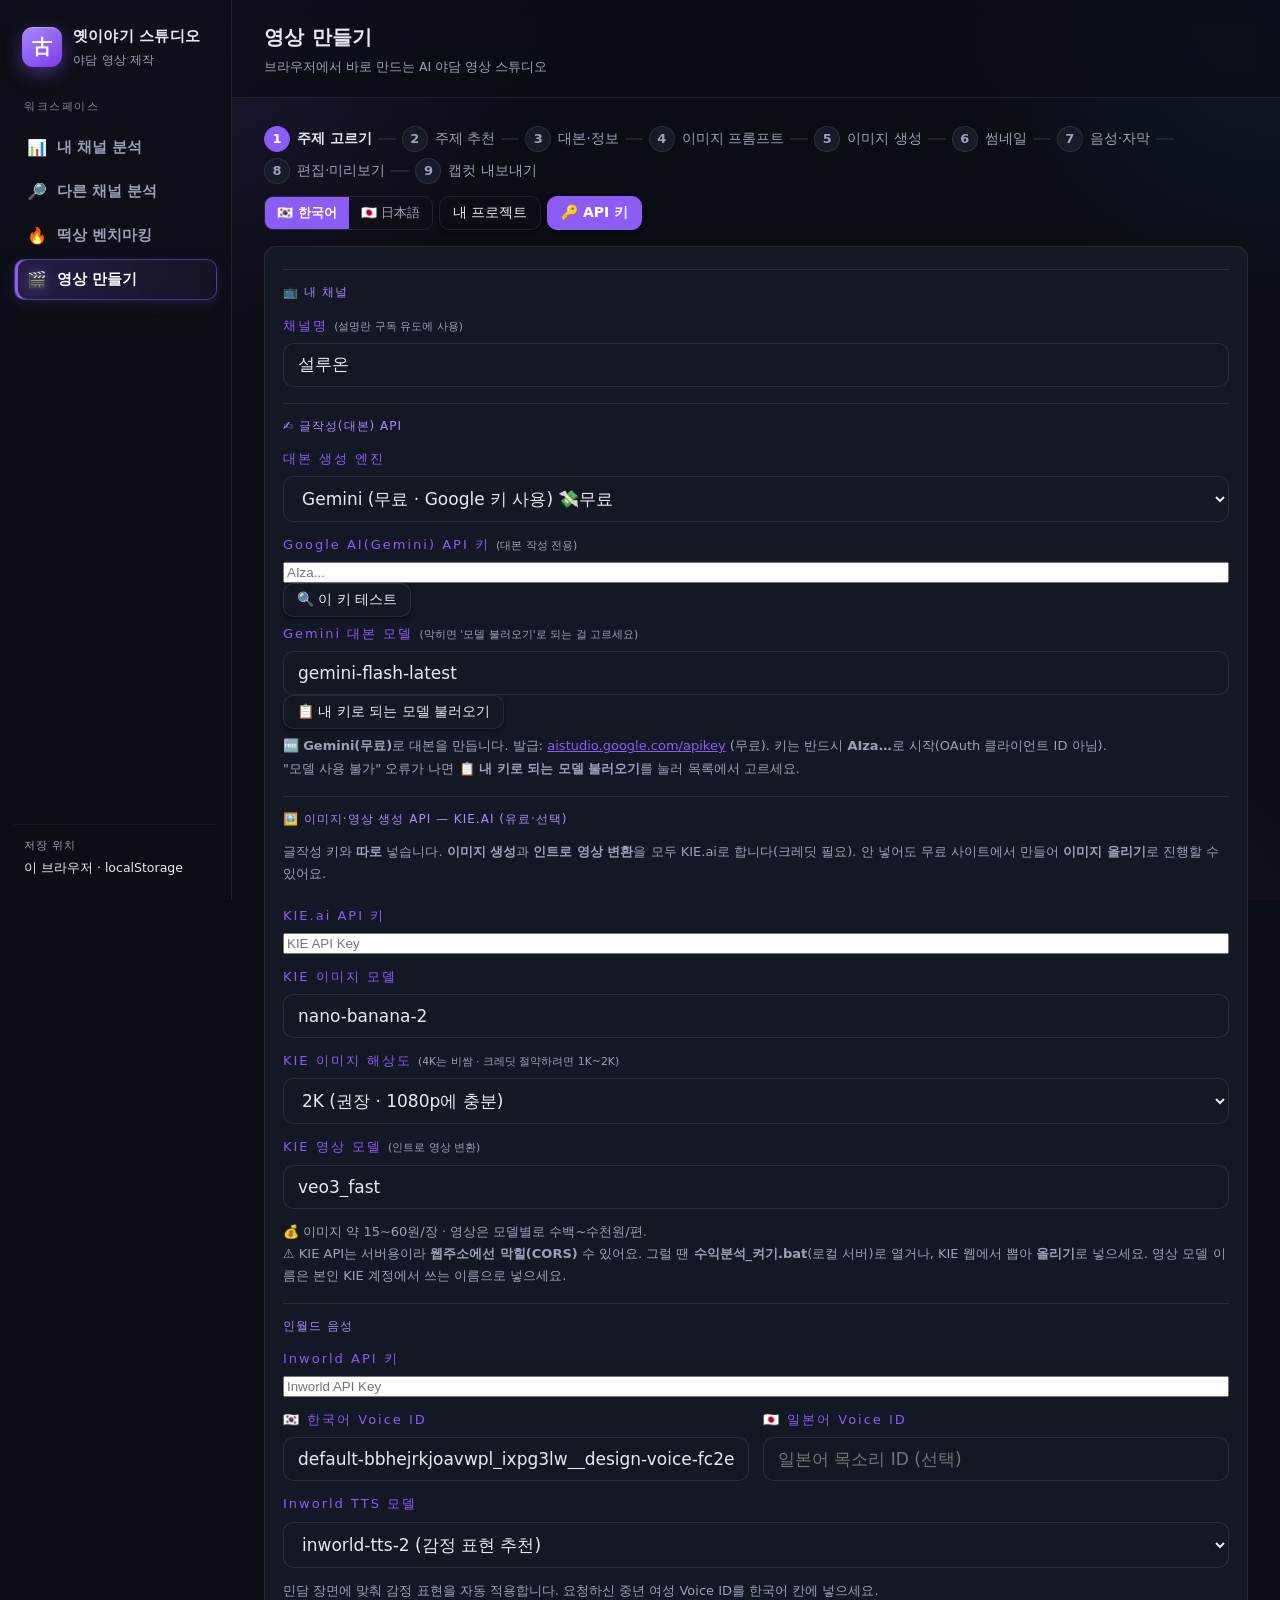
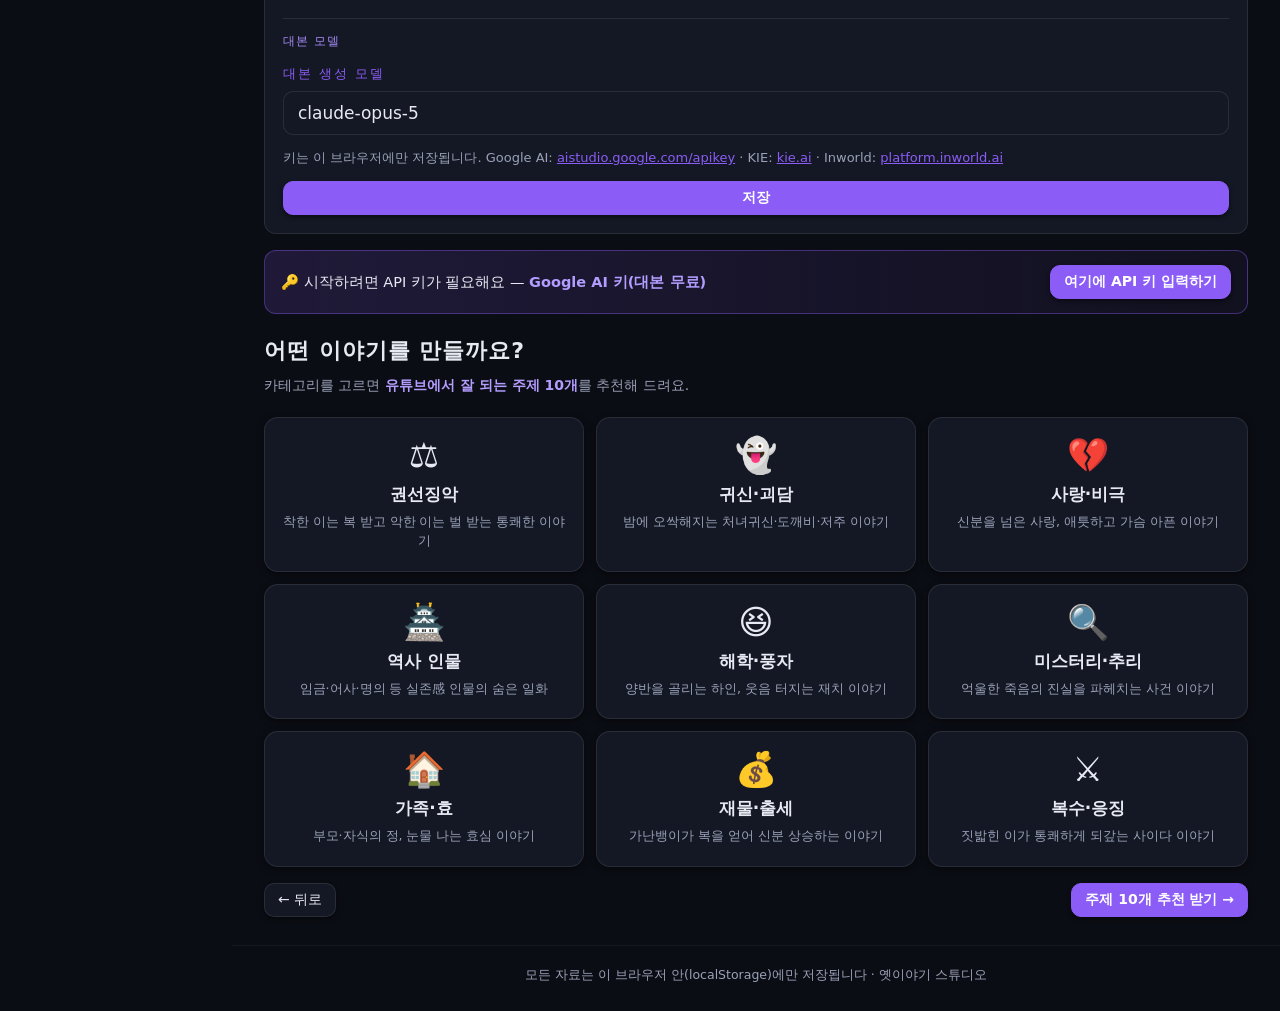
==== index.html @ b9ba1082 "Use KIE Veo 3.1 image video API" ====
<!DOCTYPE html>
<html lang="ko">
<head>
  <meta charset="UTF-8" />
  <meta name="viewport" content="width=device-width, initial-scale=1.0" />
  <title>옛이야기 곳간 · 민담·야담 창작 프로그램</title>
  <link rel="preconnect" href="https://fonts.googleapis.com" />
  <link rel="preconnect" href="https://fonts.gstatic.com" crossorigin />
  <link href="https://fonts.googleapis.com/css2?family=Nanum+Myeongjo:wght@400;700;800&family=Gaegu:wght@400;700&display=swap" rel="stylesheet" />
  <link rel="stylesheet" href="styles.css" />
</head>
<body>
  <div class="app">
    <aside class="sidebar" id="sidebar">
      <div class="side-brand">
        <span class="brand-orb">古</span>
        <div class="brand-text">
          <h1>옛이야기 스튜디오</h1>
          <p>야담 영상 제작</p>
        </div>
      </div>
      <div class="side-label">워크스페이스</div>
      <nav class="tabs" id="tabs">
        <button class="tab" data-tab="mychannel" data-title="내 채널 분석"><span class="tab-ico">📊</span><span class="tab-txt">내 채널 분석</span></button>
        <button class="tab" data-tab="otherchannel" data-title="다른 채널 분석"><span class="tab-ico">🔎</span><span class="tab-txt">다른 채널 분석</span></button>
        <button class="tab" data-tab="benchmark" data-title="떡상 벤치마킹"><span class="tab-ico">🔥</span><span class="tab-txt">떡상 벤치마킹</span></button>
        <button class="tab tab-producer is-active" data-tab="producer" data-title="영상 만들기"><span class="tab-ico">🎬</span><span class="tab-txt">영상 만들기</span></button>
        <button class="tab tab-studio" data-tab="studio" data-title="대본 공방"><span class="tab-ico">✦</span><span class="tab-txt">대본 공방</span></button>
        <button class="tab" data-tab="inspire" data-title="영감 얻기"><span class="tab-ico">🎲</span><span class="tab-txt">영감 얻기</span></button>
        <button class="tab" data-tab="write" data-title="이야기 짓기"><span class="tab-ico">✍️</span><span class="tab-txt">이야기 짓기</span></button>
        <button class="tab" data-tab="library" data-title="이야기 서재"><span class="tab-ico">📚</span><span class="tab-txt">이야기 서재</span><span class="count" id="libCount">0</span></button>
      </nav>
      <div class="side-foot">
        <div class="side-foot-label">저장 위치</div>
        <div class="side-foot-name">이 브라우저 · localStorage</div>
      </div>
    </aside>

    <div class="workarea">
      <header class="topbar">
        <div>
          <div class="topbar-title" id="topTitle">영상 만들기</div>
          <div class="topbar-sub">브라우저에서 바로 만드는 AI 야담 영상 스튜디오</div>
        </div>
      </header>

    <main>
      <!-- ============ 영상 만들기 (제작 마법사) ============ -->
      <section class="panel is-active" id="panel-producer">
        <div class="prod">
          <div class="prod-topbar">
            <div class="prod-stepper" id="prodStepper"></div>
            <div class="prod-topbtns">
              <div class="lang-toggle" id="langToggle">
                <button data-lang="ko" class="on">🇰🇷 한국어</button>
                <button data-lang="ja">🇯🇵 日本語</button>
              </div>
              <button class="btn btn-ghost sm" id="prodProjects">내 프로젝트</button>
              <button class="btn btn-primary sm" id="prodSettings">🔑 API 키</button>
            </div>
          </div>

          <!-- 키 설정 패널 -->
          <div class="settings-panel" id="prodKeyPanel" hidden>
            <div class="key-divider">📺 내 채널</div>
            <label class="field">
              <span class="field-label">채널명 <small>(설명란 구독 유도에 사용)</small></span>
              <input type="text" id="prodChannelName" placeholder="설루온" autocomplete="off" />
            </label>

            <div class="key-divider">✍️ 글작성(대본) API</div>
            <label class="field">
              <span class="field-label">대본 생성 엔진</span>
              <select id="prodTextProvider">
                <option value="gemini">Gemini (무료 · Google 키 사용) 💸무료</option>
                <option value="claude">Claude (유료 · 고품질)</option>
              </select>
            </label>
            <div id="geminiTextField">
              <label class="field">
                <span class="field-label">Google AI(Gemini) API 키 <small>(대본 작성 전용)</small></span>
                <input type="password" id="prodGeminiKey" placeholder="AIza..." autocomplete="off" />
              </label>
              <div class="yt-row" style="margin:0 0 6px">
                <button type="button" class="btn sm" id="prodTestGemini">🔍 이 키 테스트</button>
                <span id="prodTestGeminiResult" class="settings-note" style="margin:0"></span>
              </div>
              <label class="field">
                <span class="field-label">Gemini 대본 모델 <small>(막히면 '모델 불러오기'로 되는 걸 고르세요)</small></span>
                <input type="text" id="prodGeminiTextModel" list="geminiTextModelList" placeholder="gemini-flash-latest" />
                <datalist id="geminiTextModelList">
                  <option value="gemini-flash-latest"></option>
                  <option value="gemini-2.5-flash"></option>
                  <option value="gemini-2.5-pro"></option>
                  <option value="gemini-2.0-flash"></option>
                </datalist>
              </label>
              <div class="yt-row" style="margin:0 0 6px">
                <button type="button" class="btn sm" id="prodLoadGeminiModels">📋 내 키로 되는 모델 불러오기</button>
                <span id="prodGeminiModelsResult" class="settings-note" style="margin:0"></span>
              </div>
              <p class="settings-note">🆓 <b>Gemini(무료)</b>로 대본을 만듭니다. 발급: <a href="https://aistudio.google.com/apikey" target="_blank" rel="noopener">aistudio.google.com/apikey</a> (무료). 키는 반드시 <b>AIza…</b>로 시작(OAuth 클라이언트 ID 아님). <br>"모델 사용 불가" 오류가 나면 <b>📋 내 키로 되는 모델 불러오기</b>를 눌러 목록에서 고르세요.</p>
            </div>
            <div id="claudeTextField" hidden>
              <label class="field">
                <span class="field-label">Anthropic(Claude) API 키 <small>(유료 · 고품질)</small></span>
                <input type="password" id="prodClaudeKey" placeholder="sk-ant-..." autocomplete="off" />
              </label>
              <p class="settings-note">✍️ <b>Claude(유료)</b>로 고품질 대본. 발급: <a href="https://console.anthropic.com/settings/keys" target="_blank" rel="noopener">console.anthropic.com/settings/keys</a>. 모델은 아래 <b>대본 모델</b>에서 변경.</p>
            </div>

            <div class="key-divider">🖼️ 이미지·영상 생성 API — KIE.ai (유료·선택)</div>
            <p class="settings-note" style="margin-bottom:8px">글작성 키와 <b>따로</b> 넣습니다. <b>이미지 생성</b>과 <b>인트로 영상 변환</b>을 모두 KIE.ai로 합니다(크레딧 필요). 안 넣어도 무료 사이트에서 만들어 <b>이미지 올리기</b>로 진행할 수 있어요.</p>
            <label class="field">
              <span class="field-label">KIE.ai API 키</span>
              <input type="password" id="prodKieKey" placeholder="KIE API Key" autocomplete="off" />
            </label>
            <label class="field">
              <span class="field-label">KIE 이미지 모델</span>
              <input type="text" id="prodKieModel" list="kieModelList" placeholder="nano-banana-2" />
              <datalist id="kieModelList">
                <option value="nano-banana-2">nano-banana-2</option>
                <option value="nano-banana-pro">nano-banana-pro</option>
                <option value="nano-banana-2-lite">nano-banana-2-lite</option>
              </datalist>
            </label>
            <label class="field">
              <span class="field-label">KIE 이미지 해상도 <small>(4K는 비쌈 · 크레딧 절약하려면 1K~2K)</small></span>
              <select id="prodKieRes">
                <option value="1K">1K (가장 저렴)</option>
                <option value="2K" selected>2K (권장 · 1080p에 충분)</option>
                <option value="4K">4K (고화질 · 비쌈)</option>
              </select>
            </label>
            <label class="field">
              <span class="field-label">KIE 영상 모델 <small>(인트로 영상 변환)</small></span>
              <input type="text" id="prodKieVideoModel" list="kieVideoList" placeholder="veo3_fast" />
              <datalist id="kieVideoList">
                <option value="veo3_fast"></option>
                <option value="veo3"></option>
                <option value="veo3_lite"></option>
              </datalist>
            </label>
            <p class="settings-note">💰 이미지 약 15~60원/장 · 영상은 모델별로 수백~수천원/편. <br>⚠ KIE API는 서버용이라 <b>웹주소에선 막힐(CORS)</b> 수 있어요. 그럴 땐 <b>수익분석_켜기.bat</b>(로컬 서버)로 열거나, KIE 웹에서 뽑아 <b>올리기</b>로 넣으세요. 영상 모델 이름은 본인 KIE 계정에서 쓰는 이름으로 넣으세요.</p>

            <div class="key-divider">인월드 음성</div>
            <label class="field">
              <span class="field-label">Inworld API 키</span>
              <input type="password" id="prodInworldKey" placeholder="Inworld API Key" autocomplete="off" />
            </label>
            <div class="editor-row">
              <label class="field" style="flex:1">
                <span class="field-label">🇰🇷 한국어 Voice ID</span>
                <input type="text" id="prodInworldVoiceKo" placeholder="default-bbhe..." autocomplete="off" />
              </label>
              <label class="field" style="flex:1">
                <span class="field-label">🇯🇵 일본어 Voice ID</span>
                <input type="text" id="prodInworldVoiceJa" placeholder="일본어 목소리 ID (선택)" autocomplete="off" />
              </label>
            </div>
            <label class="field">
              <span class="field-label">Inworld TTS 모델</span>
              <select id="prodInworldModel"><option value="inworld-tts-2">inworld-tts-2 (감정 표현 추천)</option><option value="inworld-tts-1.5-max">inworld-tts-1.5-max</option></select>
            </label>
            <p class="settings-note">민담 장면에 맞춰 감정 표현을 자동 적용합니다. 요청하신 중년 여성 Voice ID를 한국어 칸에 넣으세요.</p>

            <div class="key-divider">대본 모델</div>
            <label class="field">
              <span class="field-label">대본 생성 모델</span>
              <input type="text" id="prodModel" list="modelList" placeholder="claude-opus-5" />
            </label>
            <p class="settings-note">키는 이 브라우저에만 저장됩니다. Google AI: <a href="https://aistudio.google.com/apikey" target="_blank" rel="noopener">aistudio.google.com/apikey</a> · KIE: <a href="https://kie.ai" target="_blank" rel="noopener">kie.ai</a> · Inworld: <a href="https://platform.inworld.ai" target="_blank" rel="noopener">platform.inworld.ai</a></p>
            <button class="btn btn-primary sm" id="prodSaveKeys">저장</button>
          </div>

          <!-- 프로젝트 목록 패널 -->
          <div class="settings-panel" id="prodProjPanel" hidden>
            <span class="field-label">저장된 프로젝트</span>
            <div id="prodProjList" class="proj-list"></div>
          </div>

          <div class="prod-body" id="prodBody"></div>

          <div class="prod-nav" id="prodNav"></div>
        </div>
      </section>

      <!-- ============ 영감 얻기 ============ -->
      <section class="panel" id="panel-inspire">
        <div class="panel-head">
          <h2>이야기 씨앗 뽑기</h2>
          <p class="hint">주사위를 굴리듯 옛이야기 재료를 뽑아 보세요. 마음에 드는 조합이 나오면 <b>이 씨앗으로 이야기 짓기</b>를 눌러 바로 글을 쓸 수 있어요.</p>
        </div>

        <div class="seed-grid">
          <article class="seed-card" data-key="opening">
            <div class="seed-label">시작하는 말</div>
            <div class="seed-value" id="seed-opening">—</div>
            <button class="reroll" data-reroll="opening" title="다시 뽑기">↻</button>
          </article>
          <article class="seed-card" data-key="character">
            <div class="seed-label">등장인물</div>
            <div class="seed-value" id="seed-character">—</div>
            <button class="reroll" data-reroll="character" title="다시 뽑기">↻</button>
          </article>
          <article class="seed-card" data-key="setting">
            <div class="seed-label">때와 곳</div>
            <div class="seed-value" id="seed-setting">—</div>
            <button class="reroll" data-reroll="setting" title="다시 뽑기">↻</button>
          </article>
          <article class="seed-card" data-key="event">
            <div class="seed-label">일어나는 일</div>
            <div class="seed-value" id="seed-event">—</div>
            <button class="reroll" data-reroll="event" title="다시 뽑기">↻</button>
          </article>
          <article class="seed-card" data-key="item">
            <div class="seed-label">신묘한 물건</div>
            <div class="seed-value" id="seed-item">—</div>
            <button class="reroll" data-reroll="item" title="다시 뽑기">↻</button>
          </article>
          <article class="seed-card" data-key="moral">
            <div class="seed-label">전하는 교훈</div>
            <div class="seed-value" id="seed-moral">—</div>
            <button class="reroll" data-reroll="moral" title="다시 뽑기">↻</button>
          </article>
        </div>

        <div class="seed-actions">
          <button class="btn btn-primary" id="rollAll">🎲 전부 새로 뽑기</button>
          <button class="btn" id="useSeed">✍️ 이 씨앗으로 이야기 짓기</button>
        </div>
      </section>

      <!-- ============ 이야기 짓기 ============ -->
      <section class="panel" id="panel-write">
        <div class="editor">
          <div class="editor-row">
            <label class="field genre-field">
              <span class="field-label">갈래</span>
              <select id="genre">
                <option>민담</option>
                <option>야담</option>
                <option>전설</option>
                <option>신화</option>
                <option>우화</option>
                <option>옛날이야기</option>
              </select>
            </label>
            <label class="field title-field">
              <span class="field-label">제목</span>
              <input type="text" id="title" placeholder="예) 은혜 갚은 호랑이" maxlength="60" />
            </label>
          </div>

          <div class="seed-strip" id="seedStrip" hidden>
            <span class="strip-label">뽑은 씨앗</span>
            <div class="strip-chips" id="seedChips"></div>
            <button class="chip-insert" id="insertSeed" title="본문 앞에 살짝 넣기">본문에 넣기</button>
          </div>

          <label class="field">
            <span class="field-label">본문</span>
            <textarea id="body" placeholder="옛날 옛적, 호랑이 담배 피우던 시절에…"></textarea>
          </label>

          <div class="editor-foot">
            <span class="meta" id="wordCount">0자</span>
            <div class="editor-buttons">
              <button class="btn" id="newStory">새 이야기</button>
              <button class="btn btn-primary" id="saveStory">저장하기</button>
            </div>
          </div>
        </div>
      </section>

      <!-- ============ 이야기 서재 ============ -->
      <section class="panel" id="panel-library">
        <div class="panel-head library-head">
          <h2>이야기 서재</h2>
          <div class="lib-tools">
            <input type="search" id="search" placeholder="제목·내용 찾기" />
            <button class="btn btn-ghost" id="exportAll" title="모든 이야기를 백업 파일로 내려받기">전체 내보내기</button>
          </div>
        </div>
        <div id="libraryList" class="library-list"></div>
        <p class="empty" id="libEmpty">아직 지은 이야기가 없어요. <b>이야기 짓기</b>에서 첫 이야기를 남겨 보세요.</p>
      </section>
      <!-- ============ 대본 공방 (AI) ============ -->
      <section class="panel" id="panel-studio">
        <div class="studio">
          <div class="studio-bar">
            <div class="mode-picker" id="modePicker">
              <button class="mode is-active" data-mode="daebon">① 야담 대본</button>
              <button class="mode" data-mode="flow">② 이미지 프롬프트</button>
              <button class="mode" data-mode="thumb">③ 썸네일</button>
            </div>
            <div class="studio-tools">
              <button class="btn btn-ghost sm" id="styleBtn" hidden>화풍 프리셋</button>
              <button class="btn btn-ghost sm" id="newChat">새 대화</button>
              <button class="btn btn-ghost sm" id="exportChat">대화 내보내기</button>
              <button class="btn btn-ghost sm" id="settingsBtn">⚙ 설정</button>
            </div>
          </div>

          <p class="mode-desc" id="modeDesc"></p>

          <!-- 설정 패널 -->
          <div class="settings-panel" id="settingsPanel" hidden>
            <label class="field">
              <span class="field-label">Anthropic API 키 <small>(브라우저에만 저장, 서버 전송 없음)</small></span>
              <input type="password" id="apiKey" placeholder="sk-ant-..." autocomplete="off" />
            </label>
            <div class="editor-row">
              <label class="field" style="flex:1">
                <span class="field-label">모델</span>
                <input type="text" id="model" list="modelList" placeholder="claude-opus-5" />
                <datalist id="modelList">
                  <option value="claude-opus-5"></option>
                  <option value="claude-sonnet-5"></option>
                  <option value="claude-haiku-4-5-20251001"></option>
                  <option value="claude-opus-4-1"></option>
                  <option value="claude-sonnet-4-5"></option>
                </datalist>
              </label>
              <label class="field" style="width:150px">
                <span class="field-label">응답 최대 길이</span>
                <input type="number" id="maxTokens" value="16000" min="1024" max="64000" step="1024" />
              </label>
            </div>
            <p class="settings-note">Opus판 프롬프트는 <b>opus</b> 모델, 가벼운 진행은 <b>sonnet</b> 모델을 추천합니다. 키는 <a href="https://console.anthropic.com/settings/keys" target="_blank" rel="noopener">console.anthropic.com</a>에서 발급.</p>
            <button class="btn btn-primary sm" id="saveSettings">저장</button>
          </div>

          <!-- 화풍 프리셋 패널 -->
          <div class="settings-panel" id="stylePanel" hidden>
            <span class="field-label">화풍 프리셋 (선택하면 입력창에 삽입)</span>
            <div class="style-list" id="styleList"></div>
          </div>

          <!-- 채팅 -->
          <div class="chat-log" id="chatLog">
            <div class="chat-hello" id="chatHello"></div>
          </div>

          <div class="chat-input-row">
            <button class="btn sm" id="continueBtn" title="이어서 작성">계속</button>
            <textarea id="chatInput" rows="2" placeholder="메시지를 입력하세요. (Enter 전송 · Shift+Enter 줄바꿈)"></textarea>
            <button class="btn btn-primary" id="sendBtn">보내기</button>
            <button class="btn" id="stopBtn" hidden>중지</button>
          </div>
        </div>
      </section>
      <!-- ============ 유튜브 분석·벤치마킹 ============ -->
      <!-- 📊 내 채널 분석 · 수익 (구글 로그인) -->
      <section class="panel" id="panel-mychannel">
        <div class="yt">
          <div class="yt-section">
            <h2 class="prod-h">내 채널 분석 · 수익</h2>
            <p class="prod-sub">구글로 로그인하면 <b>최근 28일 조회수·시청시간·구독자 증가·예상 수익</b>이 바로 나옵니다. (반드시 <b>수익분석_켜기.bat</b>=localhost로 열어야 로그인돼요.)</p>
            <label class="field">
              <span class="field-label">OAuth 클라이언트 ID <small>(한 번만 입력하면 기억됩니다)</small></span>
              <input type="text" id="ytClientId" placeholder="xxxxx.apps.googleusercontent.com" autocomplete="off" />
            </label>
            <div class="yt-row">
              <button class="btn btn-primary" id="ytLogin">🔓 로그인하고 분석 보기</button>
              <button class="btn btn-ghost sm" id="ytLogout" hidden>로그아웃</button>
            </div>
            <div id="ytMineResult"></div>
            <p class="settings-note" style="margin-top:14px">※ 예상 수익은 수익 창출 채널일 때만. 필요한 API 사용 설정: Google Cloud에서 <b>YouTube Analytics API</b> + <b>YouTube Data API v3</b>.</p>
          </div>
        </div>
      </section>

      <!-- 🔎 다른 채널 분석 (공개 지표) -->
      <section class="panel" id="panel-otherchannel">
        <div class="yt">
          <div class="yt-section">
            <h2 class="prod-h">다른 채널 분석 <span style="font-size:13px;color:var(--ink-soft)">(인기 채널 자동)</span></h2>
            <p class="prod-sub">이 메뉴를 열면 <b>자동으로</b> 인기 야담 채널들을 구독자순으로 분석해요. 핸들·URL 입력 필요 없어요. 검색어를 바꾸면 그걸 기억합니다.</p>
            <label class="field">
              <span class="field-label">YouTube Data API 키 <small>(한 번만 저장)</small></span>
              <div class="yt-row" style="margin:0">
                <input type="password" id="ytKey" placeholder="AIza..." autocomplete="off" style="flex:1" />
                <button class="btn sm" id="ytSaveKey">저장</button>
              </div>
            </label>
            <div class="yt-row">
              <input type="text" id="ytChanQuery" placeholder="분야 검색어 (예: 야담, 옛날이야기, 괴담)" />
              <select id="ytChanRegion">
                <option value="KR">🇰🇷 한국</option>
                <option value="JP">🇯🇵 일본</option>
                <option value="US">🇺🇸 미국</option>
              </select>
              <button class="btn btn-primary" id="ytChanSearch">채널 찾기</button>
            </div>
            <div id="ytChannelResult"></div>
          </div>
        </div>
      </section>

      <!-- 🔥 떡상 벤치마킹 -->
      <section class="panel" id="panel-benchmark">
        <div class="yt">
          <div class="yt-section">
            <h2 class="prod-h">떡상 벤치마킹 <span style="font-size:14px;color:var(--ink-soft)">(최근 7일 급상승)</span></h2>
            <p class="prod-sub">이 메뉴를 열면 <b>자동으로</b> 최근 7일 조회수 상위 영상이 떠요. 검색어를 바꾸면 그걸 기억합니다. 제목을 눌러 바로 대본으로.</p>
            <label class="field">
              <span class="field-label">YouTube Data API 키 <small>(한 번만 저장)</small></span>
              <div class="yt-row" style="margin:0">
                <input type="password" id="ytKey2" placeholder="AIza..." autocomplete="off" style="flex:1" />
                <button class="btn sm" id="ytSaveKey2">저장</button>
              </div>
            </label>
            <div class="yt-row">
              <input type="text" id="ytQuery" placeholder="검색어 (예: 야담, 옛날이야기, 괴담)" />
              <select id="ytRegion">
                <option value="KR">🇰🇷 한국</option>
                <option value="JP">🇯🇵 일본</option>
                <option value="US">🇺🇸 미국</option>
              </select>
              <button class="btn btn-primary" id="ytSearch">검색</button>
            </div>
            <div id="ytBenchResult"></div>
          </div>
        </div>
      </section>
    </main>

      <footer class="site-footer">
        <p>모든 자료는 이 브라우저 안(localStorage)에만 저장됩니다 · 옛이야기 스튜디오</p>
      </footer>
    </div>
  </div>

  <!-- 이야기 읽기 창 -->
  <div class="modal" id="readerModal" hidden>
    <div class="modal-backdrop" data-close></div>
    <div class="modal-box scroll-paper">
      <button class="modal-close" data-close title="닫기">✕</button>
      <div class="reader-genre" id="readerGenre"></div>
      <h2 class="reader-title" id="readerTitle"></h2>
      <div class="reader-date" id="readerDate"></div>
      <div class="reader-body" id="readerBody"></div>
      <div class="reader-actions">
        <button class="btn" id="editFromReader">고쳐 쓰기</button>
        <button class="btn btn-ghost" id="exportOne">글로 내보내기</button>
      </div>
    </div>
  </div>

  <div class="toast" id="toast" hidden></div>

  <script src="data.js"></script>
  <script src="prompts.js"></script>
  <script src="app.js"></script>
  <script src="studio.js"></script>
  <script src="producer.js?v=kie-veo31-fix-20260804"></script>
  <script src="youtube.js"></script>
</body>
</html>
---- styles.css ----
:root {
  --ink: #e7e9f3;
  --ink-soft: #9aa1b8;
  --paper: #0b0d14;
  --paper-2: #171b28;
  --paper-card: #141824;
  --line: rgba(255,255,255,0.09);
  --line-soft: rgba(255,255,255,0.05);
  --seal: #8b5cf6;
  --seal-soft: #a78bfa;
  --accent: #b39dff;
  --good: #34d399;
  --danger: #f87171;
  --shadow: rgba(0,0,0,0.5);
  --glow: rgba(139,92,246,0.40);
  --sans: "Pretendard", system-ui, -apple-system, "Apple SD Gothic Neo", "Malgun Gothic", "맑은 고딕", sans-serif;
}

* { box-sizing: border-box; }

html, body {
  margin: 0;
  padding: 0;
  background: var(--paper);
  color: var(--ink);
  font-family: var(--sans);
  line-height: 1.7;
  -webkit-font-smoothing: antialiased;
}
body {
  min-height: 100vh;
  background-image:
    radial-gradient(900px circle at 12% -5%, rgba(139,92,246,0.16), transparent 45%),
    radial-gradient(800px circle at 100% 0%, rgba(56,189,248,0.08), transparent 40%),
    radial-gradient(700px circle at 85% 110%, rgba(236,72,153,0.08), transparent 45%);
  background-attachment: fixed;
}

/* ===== 앱 셸 (사이드바 + 본문) ===== */
.app { display: flex; min-height: 100vh; }

.sidebar {
  flex: none;
  width: 232px;
  position: sticky;
  top: 0;
  align-self: flex-start;
  height: 100vh;
  overflow-y: auto;
  background: rgba(13,15,23,0.86);
  backdrop-filter: blur(8px);
  border-right: 1px solid var(--line);
  padding: 20px 14px;
  display: flex;
  flex-direction: column;
  gap: 6px;
}
.side-brand { display: flex; align-items: center; gap: 11px; padding: 4px 8px 14px; }
.brand-orb {
  flex: none; width: 40px; height: 40px; display: grid; place-items: center;
  font-size: 20px; font-weight: 800; color: #fff; border-radius: 11px;
  background: linear-gradient(145deg, #a78bfa, #7c3aed);
  box-shadow: 0 6px 18px var(--glow), inset 0 1px 0 rgba(255,255,255,0.25);
}
.brand-text h1 { margin: 0; font-size: 15px; font-weight: 800; letter-spacing: .2px; }
.brand-text p { margin: 1px 0 0; font-size: 11.5px; color: var(--ink-soft); letter-spacing: .3px; }
.side-label {
  font-size: 11px; letter-spacing: 1.5px; color: var(--ink-soft);
  text-transform: uppercase; padding: 8px 10px 4px; opacity: .8;
}

.tabs { display: flex; flex-direction: column; gap: 3px; }
.tab {
  appearance: none; border: 1px solid transparent; background: transparent;
  color: var(--ink-soft); font-family: inherit; font-size: 14.5px; font-weight: 600;
  cursor: pointer; border-radius: 10px; padding: 10px 12px;
  display: flex; align-items: center; gap: 10px; text-align: left;
  transition: background .14s, color .14s, border-color .14s;
}
/* 사용 안 하는 탭 숨김 (영상 만들기 · 유튜브 분석만 노출) */
.tab[data-tab="inspire"], .tab[data-tab="write"], .tab[data-tab="library"], .tab[data-tab="studio"] { display: none; }
.tab-ico { font-size: 16px; width: 20px; text-align: center; flex: none; }
.tab-txt { flex: 1; }
.tab:hover { background: rgba(255,255,255,0.05); color: var(--ink); }
.tab.is-active {
  background: linear-gradient(90deg, rgba(139,92,246,0.22), rgba(139,92,246,0.06));
  color: #fff; border-color: rgba(139,92,246,0.45);
  box-shadow: inset 3px 0 0 var(--seal), 0 4px 14px rgba(139,92,246,0.15);
}
.count {
  display: inline-grid; place-items: center; min-width: 20px; height: 20px; padding: 0 6px;
  background: var(--seal); color: #fff; border-radius: 20px; font-size: 11px; font-weight: 700;
}
.tab:not(.is-active) .count { background: rgba(255,255,255,0.12); color: var(--ink-soft); }

.side-foot { margin-top: auto; padding: 12px 10px 2px; border-top: 1px solid var(--line-soft); }
.side-foot-label { font-size: 10.5px; letter-spacing: 1px; color: var(--ink-soft); text-transform: uppercase; }
.side-foot-name { font-size: 12.5px; color: var(--ink); margin-top: 2px; }

/* ===== 본문 영역 ===== */
.workarea { flex: 1; min-width: 0; display: flex; flex-direction: column; }
.topbar {
  display: flex; align-items: center; justify-content: space-between;
  padding: 20px 32px; border-bottom: 1px solid var(--line);
  position: sticky; top: 0; z-index: 5;
  background: rgba(11,13,20,0.78); backdrop-filter: blur(10px);
}
.topbar-title { font-size: 20px; font-weight: 800; letter-spacing: .3px; }
.topbar-sub { font-size: 12.5px; color: var(--ink-soft); margin-top: 2px; }

/* ===== 본문 공통 ===== */
main { flex: 1; padding: 28px 32px; max-width: 1080px; width: 100%; }
.panel { display: none; animation: fade .3s ease; }
.panel.is-active { display: block; }
@keyframes fade { from { opacity: 0; transform: translateY(6px);} to { opacity: 1; transform: none;} }

.panel-head h2 {
  margin: 0 0 6px;
  font-size: 24px;
  letter-spacing: 2px;
}
.hint, .meta { color: var(--ink-soft); }
.hint { font-size: 14px; margin: 0 0 22px; }
.hint b { color: var(--accent); }

/* ===== 씨앗 카드 ===== */
.seed-grid {
  display: grid;
  grid-template-columns: repeat(2, 1fr);
  gap: 14px;
}
.seed-card {
  position: relative;
  background: var(--paper-card);
  border: 1px solid var(--line);
  border-radius: 12px;
  padding: 16px 46px 16px 18px;
  min-height: 78px;
  box-shadow: 0 2px 6px var(--shadow);
}
.seed-label {
  font-size: 13px;
  color: var(--seal);
  letter-spacing: 3px;
  margin-bottom: 6px;
}
.seed-value {
  font-size: 19px;
  font-weight: 700;
  min-height: 26px;
  transition: opacity .18s;
}
.seed-value.flip { opacity: 0; }
.reroll {
  position: absolute;
  top: 12px;
  right: 12px;
  width: 30px;
  height: 30px;
  border-radius: 50%;
  border: 1px solid var(--line);
  background: var(--paper-2);
  color: var(--ink-soft);
  font-size: 16px;
  cursor: pointer;
  transition: transform .3s, background .15s;
}
.reroll:hover { background: var(--paper); color: var(--ink); }
.reroll:active { transform: rotate(180deg); }

.seed-actions {
  display: flex;
  gap: 12px;
  margin-top: 24px;
  flex-wrap: wrap;
}

/* ===== 버튼 ===== */
.btn {
  appearance: none;
  font-family: inherit;
  font-size: 16px;
  padding: 11px 22px;
  border-radius: 10px;
  border: 1px solid var(--line);
  background: var(--paper-card);
  color: var(--ink);
  cursor: pointer;
  transition: all .15s;
  box-shadow: 0 2px 4px var(--shadow);
}
.btn:hover { transform: translateY(-1px); }
.btn:active { transform: translateY(0); }
.btn-primary {
  background: var(--seal);
  border-color: var(--seal);
  color: #fff;
  font-weight: 700;
}
.btn-primary:hover { background: var(--seal-soft); }
.btn-ghost { background: transparent; }

/* ===== 에디터 ===== */
.editor { display: flex; flex-direction: column; gap: 16px; }
.editor-row { display: flex; gap: 14px; }
.field { display: flex; flex-direction: column; gap: 6px; }
.title-field { flex: 1; }
.field-label { font-size: 13px; color: var(--seal); letter-spacing: 2px; }
select, input[type="text"], input[type="search"], textarea {
  font-family: inherit;
  font-size: 17px;
  color: var(--ink);
  background: var(--paper-card);
  border: 1px solid var(--line);
  border-radius: 10px;
  padding: 11px 14px;
  transition: border-color .15s, box-shadow .15s;
}
select:focus, input:focus, textarea:focus {
  outline: none;
  border-color: var(--seal);
  box-shadow: 0 0 0 3px rgba(139,92,246,0.30);
}
textarea {
  min-height: 340px;
  resize: vertical;
  line-height: 2;
  background-image: none;
}
.editor-foot {
  display: flex;
  justify-content: space-between;
  align-items: center;
}
.editor-buttons { display: flex; gap: 10px; }

/* 씨앗 띠 */
.seed-strip[hidden] { display: none; }
.seed-strip {
  display: flex;
  align-items: center;
  gap: 10px;
  flex-wrap: wrap;
  background: var(--paper-2);
  border: 1px dashed var(--line);
  border-radius: 10px;
  padding: 10px 14px;
}
.strip-label { font-size: 13px; color: var(--seal); letter-spacing: 2px; }
.strip-chips { display: flex; gap: 6px; flex-wrap: wrap; flex: 1; }
.chip {
  font-size: 13px;
  background: var(--paper-card);
  border: 1px solid var(--line);
  border-radius: 20px;
  padding: 3px 12px;
}
.chip-insert {
  font-family: inherit;
  font-size: 13px;
  border: 1px solid var(--seal);
  color: var(--seal);
  background: transparent;
  border-radius: 20px;
  padding: 4px 12px;
  cursor: pointer;
}
.chip-insert:hover { background: var(--seal); color: #fff; }

/* ===== 서재 ===== */
.library-head { display: flex; justify-content: space-between; align-items: flex-end; gap: 16px; flex-wrap: wrap; }
.lib-tools { display: flex; gap: 10px; align-items: center; }
#search { min-width: 180px; }
.library-list {
  display: grid;
  grid-template-columns: repeat(2, 1fr);
  gap: 14px;
  margin-top: 20px;
}
.story-card {
  background: var(--paper-card);
  border: 1px solid var(--line);
  border-radius: 12px;
  padding: 16px 18px;
  box-shadow: 0 2px 6px var(--shadow);
  cursor: pointer;
  transition: transform .12s, box-shadow .12s;
  display: flex;
  flex-direction: column;
  gap: 8px;
}
.story-card:hover { transform: translateY(-2px); box-shadow: 0 6px 14px var(--shadow); }
.story-card .genre-tag {
  align-self: flex-start;
  font-size: 12px;
  letter-spacing: 2px;
  color: #fff;
  background: var(--accent);
  border-radius: 6px;
  padding: 2px 10px;
}
.story-card h3 { margin: 0; font-size: 19px; }
.story-card .excerpt {
  color: var(--ink-soft);
  font-size: 14px;
  line-height: 1.6;
  display: -webkit-box;
  -webkit-line-clamp: 3;
  -webkit-box-orient: vertical;
  overflow: hidden;
}
.story-card .card-foot {
  display: flex;
  justify-content: space-between;
  align-items: center;
  font-size: 12px;
  color: var(--ink-soft);
  margin-top: 4px;
}
.card-del {
  border: none;
  background: transparent;
  color: var(--ink-soft);
  cursor: pointer;
  font-size: 13px;
  padding: 2px 6px;
  border-radius: 6px;
}
.card-del:hover { color: var(--seal); background: var(--paper-2); }
.empty {
  text-align: center;
  color: var(--ink-soft);
  padding: 50px 0;
  font-size: 15px;
}
.empty b { color: var(--accent); }

/* ===== 꼬리말 ===== */
.site-footer {
  padding: 18px 34px 26px;
  border-top: 1px solid var(--line-soft);
  color: var(--ink-soft);
  font-size: 12.5px;
  text-align: center;
}
.site-footer p { margin: 0; }

/* ===== 읽기 창 ===== */
.modal { position: fixed; inset: 0; display: grid; place-items: center; z-index: 50; padding: 20px; }
.modal[hidden] { display: none; }
.modal-backdrop { position: absolute; inset: 0; background: rgba(0,0,0,0.72); backdrop-filter: blur(2px); }
.modal-box {
  position: relative;
  width: min(680px, 100%);
  max-height: 86vh;
  overflow-y: auto;
  background: var(--paper-card);
  border: 1px solid var(--line);
  border-radius: 14px;
  padding: 40px 44px;
  box-shadow: 0 18px 50px rgba(0,0,0,0.35);
}
.scroll-paper {
  background-image: none;
}
.modal-close {
  position: absolute; top: 16px; right: 18px;
  border: none; background: transparent; font-size: 20px;
  color: var(--ink-soft); cursor: pointer;
}
.modal-close:hover { color: var(--seal); }
.reader-genre { color: var(--seal); letter-spacing: 3px; font-size: 13px; }
.reader-title { margin: 6px 0 4px; font-size: 28px; letter-spacing: 2px; }
.reader-date { color: var(--ink-soft); font-size: 13px; margin-bottom: 22px; }
.reader-body { font-size: 18px; line-height: 2.1; white-space: pre-wrap; }
.reader-actions { display: flex; gap: 10px; margin-top: 28px; padding-top: 18px; border-top: 1px solid var(--line-soft); }

/* ===== 알림 ===== */
.toast {
  position: fixed;
  bottom: 28px; left: 50%;
  transform: translateX(-50%) translateY(20px);
  background: var(--ink);
  color: var(--paper);
  padding: 12px 22px;
  border-radius: 30px;
  font-size: 15px;
  box-shadow: 0 6px 20px rgba(0,0,0,0.3);
  opacity: 0;
  transition: opacity .25s, transform .25s;
  z-index: 60;
}
.toast.show { opacity: 1; transform: translateX(-50%) translateY(0); }
.toast[hidden] { display: none; }

/* ===== 대본 공방 (AI 스튜디오) ===== */
.tab-studio .tab-ico { color: var(--seal-soft); }
.studio { display: flex; flex-direction: column; gap: 14px; }
.studio-bar {
  display: flex; justify-content: space-between; align-items: center;
  gap: 12px; flex-wrap: wrap;
}
.mode-picker { display: flex; gap: 4px; }
.mode {
  font-family: inherit; font-size: 15px;
  border: 1px solid var(--line); background: var(--paper-2);
  color: var(--ink-soft); padding: 8px 14px; border-radius: 8px; cursor: pointer;
  transition: all .15s;
}
.mode:hover { background: var(--paper-card); color: var(--ink); }
.mode.is-active { background: var(--seal); border-color: var(--seal); color: #fff; font-weight: 700; }
.studio-tools { display: flex; gap: 6px; flex-wrap: wrap; }
.btn.sm { padding: 7px 13px; font-size: 14px; }
.mode-desc { margin: 0; color: var(--ink-soft); font-size: 14px; }
.mode-desc b { color: var(--accent); }

.settings-panel[hidden] { display: none; }
.settings-panel {
  background: var(--paper-card);
  border: 1px solid var(--line);
  border-radius: 12px;
  padding: 18px;
  display: flex; flex-direction: column; gap: 12px;
}
.settings-panel small { font-weight: 400; color: var(--ink-soft); letter-spacing: 0; }
.settings-note { margin: 0; font-size: 13px; color: var(--ink-soft); }
.key-divider { font-size: 12px; letter-spacing: 1px; color: var(--seal-soft); text-transform: uppercase; border-top: 1px solid var(--line); padding-top: 12px; margin-top: 4px; }
.settings-note a { color: var(--seal); }

.style-list { display: grid; grid-template-columns: repeat(2, 1fr); gap: 8px; }
.style-chip {
  text-align: left;
  font-family: inherit; font-size: 14px;
  border: 1px solid var(--line); background: var(--paper-2);
  color: var(--ink); padding: 10px 12px; border-radius: 9px; cursor: pointer;
  transition: all .12s;
}
.style-preview {
  width: 100%; aspect-ratio: 16 / 9; margin-bottom: 9px; border-radius: 8px;
  background-size: cover; background-position: center;
  background-repeat: no-repeat; border: 1px solid var(--line);
}
.style-chip:hover { border-color: var(--seal); background: var(--paper); }
.style-chip.sel { border-color: var(--seal); background: rgba(139,92,246,0.14); box-shadow: 0 0 0 2px rgba(139,92,246,0.35); }
.style-chip.sel b::before { content: "✓ "; }
.style-chip b { display: block; color: var(--seal); margin-bottom: 3px; font-size: 13px; }
.style-chip span { font-size: 12px; color: var(--ink-soft); line-height: 1.4; }

.chat-log {
  border: 1px solid var(--line);
  border-radius: 12px;
  background: var(--paper);
  background-image: repeating-linear-gradient(90deg, rgba(140,110,60,0.03) 0 3px, transparent 3px 9px);
  padding: 18px;
  min-height: 46vh;
  max-height: 62vh;
  overflow-y: auto;
  display: flex; flex-direction: column; gap: 14px;
}
.chat-hello {
  color: var(--ink-soft); font-size: 14.5px; line-height: 1.8;
  background: var(--paper-2); border: 1px dashed var(--line);
  border-radius: 10px; padding: 16px 18px;
}
.chat-hello b { color: var(--accent); }
.msg { display: flex; flex-direction: column; gap: 4px; max-width: 92%; }
.msg.user { align-self: flex-end; align-items: flex-end; }
.msg.assistant { align-self: flex-start; }
.msg-who { font-size: 12px; color: var(--seal); letter-spacing: 1px; padding: 0 4px; }
.msg-body {
  border-radius: 12px; padding: 12px 16px;
  font-size: 15.5px; line-height: 1.85;
  white-space: pre-wrap; word-break: break-word;
}
.msg.user .msg-body { background: var(--seal); color: #fff; border-bottom-right-radius: 4px; }
.msg.assistant .msg-body { background: var(--paper-card); border: 1px solid var(--line); border-bottom-left-radius: 4px; }
.msg-body b { font-weight: 700; }
.msg-body code {
  font-family: ui-monospace, "D2Coding", monospace; font-size: 13px;
  background: rgba(140,110,60,0.14); padding: 1px 5px; border-radius: 4px;
}
.msg-body pre {
  background: #0d1017; color: #dfe6f2; border-radius: 8px;
  padding: 12px 14px; overflow-x: auto; margin: 8px 0;
}
.msg-body pre code { background: none; color: inherit; font-size: 13px; }
.msg-copy {
  align-self: flex-start;
  border: none; background: transparent; color: var(--ink-soft);
  font-size: 12px; cursor: pointer; padding: 2px 4px; border-radius: 6px;
}
.msg-copy:hover { color: var(--seal); background: var(--paper-2); }
.msg .cursor::after { content: "▊"; animation: blink 1s steps(2) infinite; color: var(--seal); }
@keyframes blink { 0%,50%{opacity:1;} 50.01%,100%{opacity:0;} }

.chat-input-row { display: flex; gap: 8px; align-items: flex-end; }
#chatInput { flex: 1; min-height: 52px; resize: vertical; }
#continueBtn { flex: none; }

/* ===== 영상 만들기 (제작 마법사) ===== */
.tab-producer .tab-ico { filter: drop-shadow(0 0 6px var(--glow)); }

.prod { display: flex; flex-direction: column; gap: 16px; }
.prod-topbar { display: flex; justify-content: space-between; align-items: center; gap: 12px; flex-wrap: wrap; }
.prod-topbtns { display: flex; gap: 6px; }

/* 스텝퍼 */
.prod-stepper { display: flex; align-items: center; gap: 6px; flex-wrap: wrap; }
.pstep { display: flex; align-items: center; gap: 7px; }
.pstep-dot {
  width: 26px; height: 26px; border-radius: 50%;
  display: grid; place-items: center; font-size: 13px; font-weight: 700;
  background: var(--paper-2); color: var(--ink-soft); border: 1px solid var(--line);
}
.pstep-name { font-size: 14px; color: var(--ink-soft); }
.pstep.done .pstep-dot { background: var(--good); color: #fff; border-color: var(--good); }
.pstep.active .pstep-dot { background: var(--seal); color: #fff; border-color: var(--seal); }
.pstep.active .pstep-name { color: var(--ink); font-weight: 700; }
.pstep-line { width: 18px; height: 2px; background: var(--line); }
@media (max-width: 720px) { .pstep-name { display: none; } .pstep-line { width: 10px; } }

.prod-body { min-height: 40vh; }
.prod-nav { display: flex; justify-content: space-between; gap: 10px; }

.prod-h {
  font-size: 22px; letter-spacing: 1px; margin: 0 0 4px;
}
.prod-sub { color: var(--ink-soft); font-size: 14px; margin: 0 0 20px; }
.prod-sub b { color: var(--accent); }
.char-box { border: 1px solid var(--line); border-radius: 14px; padding: 16px; margin: 0 0 20px; background: var(--paper-2); }
.char-box .prod-h2 { font-size: 18px; font-weight: 800; margin: 0 0 6px; color: var(--ink); }
.char-box .pkg { margin-bottom: 10px; }

/* 카테고리 그리드 */
.cat-grid { display: grid; grid-template-columns: repeat(3, 1fr); gap: 12px; }
.cat-card {
  border: 1px solid var(--line); background: var(--paper-card);
  border-radius: 14px; padding: 20px 16px; cursor: pointer;
  text-align: center; transition: transform .12s, box-shadow .12s, border-color .12s;
  box-shadow: 0 2px 6px var(--shadow);
}
.cat-card:hover { transform: translateY(-3px); box-shadow: 0 8px 18px var(--shadow); border-color: var(--seal); }
.cat-card.sel { border-color: var(--seal); background: var(--paper); box-shadow: 0 0 0 3px rgba(139,92,246,0.30); }
.cat-emoji { font-size: 34px; line-height: 1; }
.cat-name { font-size: 17px; font-weight: 700; margin-top: 8px; }
.cat-desc { font-size: 12.5px; color: var(--ink-soft); margin-top: 4px; line-height: 1.5; }

/* 주제 추천 카드 */
.topic-list { display: flex; flex-direction: column; gap: 10px; }
.topic-card {
  border: 1px solid var(--line); background: var(--paper-card);
  border-radius: 12px; padding: 14px 16px; cursor: pointer;
  transition: border-color .12s, background .12s; position: relative;
}
.topic-card:hover { border-color: var(--seal); background: var(--paper); }
.topic-card.sel { border-color: var(--seal); box-shadow: 0 0 0 3px rgba(139,92,246,0.30); }
.topic-rank {
  position: absolute; top: 12px; right: 14px;
  font-size: 12px; color: var(--ink-soft); font-weight: 700;
}
.topic-score {
  display: inline-block; font-size: 13px; font-weight: 800; letter-spacing: .3px;
  padding: 3px 10px; border-radius: 20px; margin-bottom: 8px;
  font-variant-numeric: tabular-nums;
}
.topic-score.hot { background: rgba(248,113,113,0.16); color: #fca5a5; border: 1px solid rgba(248,113,113,0.4); }
.topic-score.mid { background: rgba(139,92,246,0.16); color: var(--accent); border: 1px solid rgba(139,92,246,0.4); }
.topic-score.low { background: rgba(255,255,255,0.06); color: var(--ink-soft); border: 1px solid var(--line); }
.topic-title { font-size: 17px; font-weight: 700; padding-right: 40px; }
.topic-hook { font-size: 13.5px; color: var(--ink-soft); margin-top: 5px; line-height: 1.55; }
.topic-thumb2 { font-size: 12.5px; color: var(--seal-soft); margin-top: 5px; }
.topic-thumb2 b { color: var(--accent); }
.script-all { width: 100%; font-size: 15px; }
.len-good { color: var(--good); }
.len-mid { color: var(--accent); }
.len-low { color: var(--danger); }
.pstep { transition: opacity .15s; }
.pstep:hover { opacity: .82; }
.topic-why { font-size: 12.5px; color: var(--good); margin-top: 6px; }

/* 대본 패키지 편집 */
.pkg { display: flex; flex-direction: column; gap: 16px; }
.pkg-field { display: flex; flex-direction: column; gap: 6px; }
.pkg-label { font-size: 13px; color: var(--seal); letter-spacing: 1px; display: flex; justify-content: space-between; align-items: center; }
.pkg-label .copy-mini { border: none; background: transparent; color: var(--ink-soft); font-size: 12px; cursor: pointer; }
.pkg-label .copy-mini:hover { color: var(--seal); }
.pkg input, .pkg textarea { width: 100%; }
.tag-row { display: flex; gap: 6px; flex-wrap: wrap; }
.tag-pill { background: var(--paper-2); border: 1px solid var(--line); border-radius: 20px; padding: 3px 11px; font-size: 13px; }

/* 장면(씬) 목록 */
.scene { border: 1px solid var(--line); background: var(--paper-card); border-radius: 12px; padding: 14px; display: flex; flex-direction: column; gap: 10px; }
.scene-head { display: flex; justify-content: space-between; align-items: center; }
.scene-no { font-size: 13px; color: var(--seal); font-weight: 700; letter-spacing: 1px; }
.scene-badge { font-size: 11px; background: var(--accent); color: #fff; border-radius: 6px; padding: 2px 8px; }
.scene textarea { min-height: 70px; }
.scene-img-row { display: flex; gap: 12px; align-items: flex-start; }
.scene-img {
  flex: none; width: 200px; aspect-ratio: 16/9; border-radius: 8px; overflow: hidden;
  background: var(--paper-2); border: 1px solid var(--line);
  display: grid; place-items: center; color: var(--ink-soft); font-size: 12px; text-align: center;
}
.scene-img img { width: 100%; height: 100%; object-fit: cover; }
.scene-prompt { flex: 1; display: flex; flex-direction: column; gap: 6px; }
.scene-actions { display: flex; gap: 6px; flex-wrap: wrap; }

/* 로딩 */
.prod-loading { display: flex; flex-direction: column; align-items: center; gap: 14px; padding: 50px 0; color: var(--ink-soft); }
.spinner { width: 40px; height: 40px; border: 3px solid var(--line); border-top-color: var(--seal); border-radius: 50%; animation: spin 0.8s linear infinite; }
@keyframes spin { to { transform: rotate(360deg); } }
.prod-loading-note { font-size: 14px; }

.proj-list { display: flex; flex-direction: column; gap: 8px; }
.proj-item { display: flex; justify-content: space-between; align-items: center; gap: 10px; border: 1px solid var(--line); background: var(--paper-2); border-radius: 9px; padding: 10px 12px; }
.proj-item .pi-title { font-weight: 700; cursor: pointer; flex: 1; }
.proj-item .pi-meta { font-size: 12px; color: var(--ink-soft); }
.proj-item button { border: none; background: transparent; color: var(--ink-soft); cursor: pointer; font-size: 13px; padding: 3px 6px; border-radius: 6px; }
.proj-item button:hover { color: var(--seal); background: var(--paper); }

.prod-err {
  background: rgba(248,113,113,0.10); border: 1px solid rgba(248,113,113,0.35); color: #fca5a5;
  border-radius: 10px; padding: 12px 14px; font-size: 14px; line-height: 1.6;
}

/* 언어 토글 */
.lang-toggle { display: inline-flex; border: 1px solid var(--line); border-radius: 9px; overflow: hidden; }
.lang-toggle button {
  font-family: inherit; font-size: 13px; padding: 7px 12px; border: none;
  background: transparent; color: var(--ink-soft); cursor: pointer;
}
.lang-toggle button.on { background: var(--seal); color: #fff; font-weight: 700; }

/* API 키 안내 배너 */
.keybar {
  display: flex; align-items: center; justify-content: space-between; gap: 14px; flex-wrap: wrap;
  background: linear-gradient(90deg, rgba(139,92,246,0.16), rgba(139,92,246,0.05));
  border: 1px solid rgba(139,92,246,0.4); border-radius: 12px;
  padding: 14px 16px; margin-bottom: 18px; font-size: 14.5px;
}
.keybar b { color: var(--accent); }

/* 편집 컨트롤 */
.edit-ctl { display: flex; gap: 12px; flex-wrap: wrap; align-items: flex-end; margin-top: 4px; }
.edit-mini { display: flex; flex-direction: column; gap: 3px; font-size: 12px; color: var(--ink-soft); }
.edit-mini select, .edit-mini input { padding: 6px 8px; font-size: 14px; }

.grok-box { display: flex; flex-direction: column; gap: 10px; margin-top: 10px; padding: 10px; border: 1px dashed var(--line); border-radius: 10px; background: var(--paper-2); }

/* 유튜브 분석·벤치마킹 */
.yt { display: flex; flex-direction: column; gap: 20px; }
.yt-section { border: 1px solid var(--line); background: var(--paper-card); border-radius: 14px; padding: 20px; }
.yt-section .prod-h { font-size: 20px; }
.yt-row { display: flex; gap: 8px; flex-wrap: wrap; margin: 12px 0; }
.yt-row input { flex: 1; min-width: 200px; }
.yt-note { font-size: 13px; color: var(--ink-soft); margin: 8px 0; }
.yt-channel-head { display: flex; align-items: center; gap: 14px; margin-bottom: 16px; }
.yt-ch-thumb { width: 64px; height: 64px; border-radius: 50%; }
.yt-ch-title { font-size: 19px; font-weight: 800; }
.yt-stats { display: grid; grid-template-columns: repeat(3, 1fr); gap: 12px; }
.yt-stat { background: var(--paper-2); border: 1px solid var(--line); border-radius: 12px; padding: 16px; text-align: center; }
.yt-stat-num { font-size: 24px; font-weight: 800; color: var(--accent); font-variant-numeric: tabular-nums; }
.yt-stat-label { font-size: 12px; color: var(--ink-soft); margin-top: 4px; }
.yt-video-list { display: flex; flex-direction: column; gap: 8px; margin-top: 10px; }
.yt-video { display: flex; gap: 12px; align-items: center; background: var(--paper-2); border: 1px solid var(--line); border-radius: 10px; padding: 8px; }
.yt-video a { flex: none; }
.yt-video img { width: 120px; aspect-ratio: 16/9; object-fit: cover; border-radius: 6px; display: block; }
.yt-video-info { min-width: 0; }
.yt-video-title { font-weight: 700; font-size: 14.5px; overflow: hidden; display: -webkit-box; -webkit-line-clamp: 2; -webkit-box-orient: vertical; }
.yt-video-meta { font-size: 12.5px; color: var(--ink-soft); margin-top: 4px; font-variant-numeric: tabular-nums; }
.yt-bench-list { display: grid; grid-template-columns: repeat(2, 1fr); gap: 12px; margin-top: 12px; }
.yt-bench { background: var(--paper-2); border: 1px solid var(--line); border-radius: 12px; overflow: hidden; display: flex; flex-direction: column; }
.yt-bench-thumb { position: relative; display: block; }
.yt-bench-thumb img { width: 100%; aspect-ratio: 16/9; object-fit: cover; display: block; }
.yt-bench-rank { position: absolute; top: 8px; left: 8px; background: var(--seal); color: #fff; font-weight: 800; font-size: 13px; width: 26px; height: 26px; border-radius: 50%; display: grid; place-items: center; }
.yt-bench-info { padding: 12px; display: flex; flex-direction: column; gap: 8px; }
.yt-bench-title { font-weight: 700; font-size: 14.5px; line-height: 1.4; }
@media (max-width: 640px) { .yt-bench-list, .yt-stats { grid-template-columns: 1fr; } .yt-video img { width: 90px; } }

/* 미리보기 플레이어 */
.player { position: fixed; inset: 0; z-index: 80; background: #000; display: grid; place-items: center; }
.player-box { position: relative; width: min(96vw, 1100px); aspect-ratio: 16/9; overflow: hidden; background: #000; border-radius: 8px; }
.player-stage { position: absolute; inset: 0; overflow: hidden; }
.player-img { width: 100%; height: 100%; object-fit: cover; transform-origin: center; will-change: transform; }
.player-wm { position: absolute; top: 14px; left: 16px; color: rgba(255,255,255,0.92); font-size: clamp(13px, 2vw, 20px); font-weight: 700; text-shadow: 0 2px 6px rgba(0,0,0,0.7); pointer-events: none; }
.player-cap {
  position: absolute; left: 0; right: 0; bottom: 6%; text-align: center; padding: 0 6%;
  color: #fff; font-size: clamp(16px, 3vw, 30px); font-weight: 800; line-height: 1.4;
  text-shadow: 0 2px 4px #000, 0 0 10px rgba(0,0,0,0.9); pointer-events: none;
}
.player-x {
  position: absolute; top: 10px; right: 12px; z-index: 2; width: 38px; height: 38px; border-radius: 50%;
  border: none; background: rgba(0,0,0,0.5); color: #fff; font-size: 18px; cursor: pointer;
}
.player-x:hover { background: rgba(0,0,0,0.8); }

/* ===== 반응형 ===== */
@media (max-width: 860px) {
  .app { flex-direction: column; }
  .sidebar {
    width: 100%; height: auto; position: sticky; top: 0; z-index: 20;
    flex-direction: row; align-items: center; gap: 8px;
    overflow-x: auto; padding: 10px 12px;
  }
  .side-brand { padding: 0 10px 0 2px; flex: none; }
  .brand-text { display: none; }
  .side-label, .side-foot { display: none; }
  .tabs { flex-direction: row; gap: 4px; }
  .tab { padding: 8px 12px; white-space: nowrap; }
  .tab.is-active { box-shadow: inset 0 -3px 0 var(--seal); }
  .topbar { padding: 14px 18px; }
  main { padding: 18px; }
}
@media (max-width: 640px) {
  main { padding-left: 16px; padding-right: 16px; }
  .cat-grid { grid-template-columns: 1fr 1fr; }
  .seed-grid, .library-list { grid-template-columns: 1fr; }
  .editor-row { flex-direction: column; }
  .modal-box { padding: 30px 24px; }
  .style-list { grid-template-columns: 1fr; }
  .chat-log { max-height: 56vh; }
  .msg { max-width: 100%; }
}
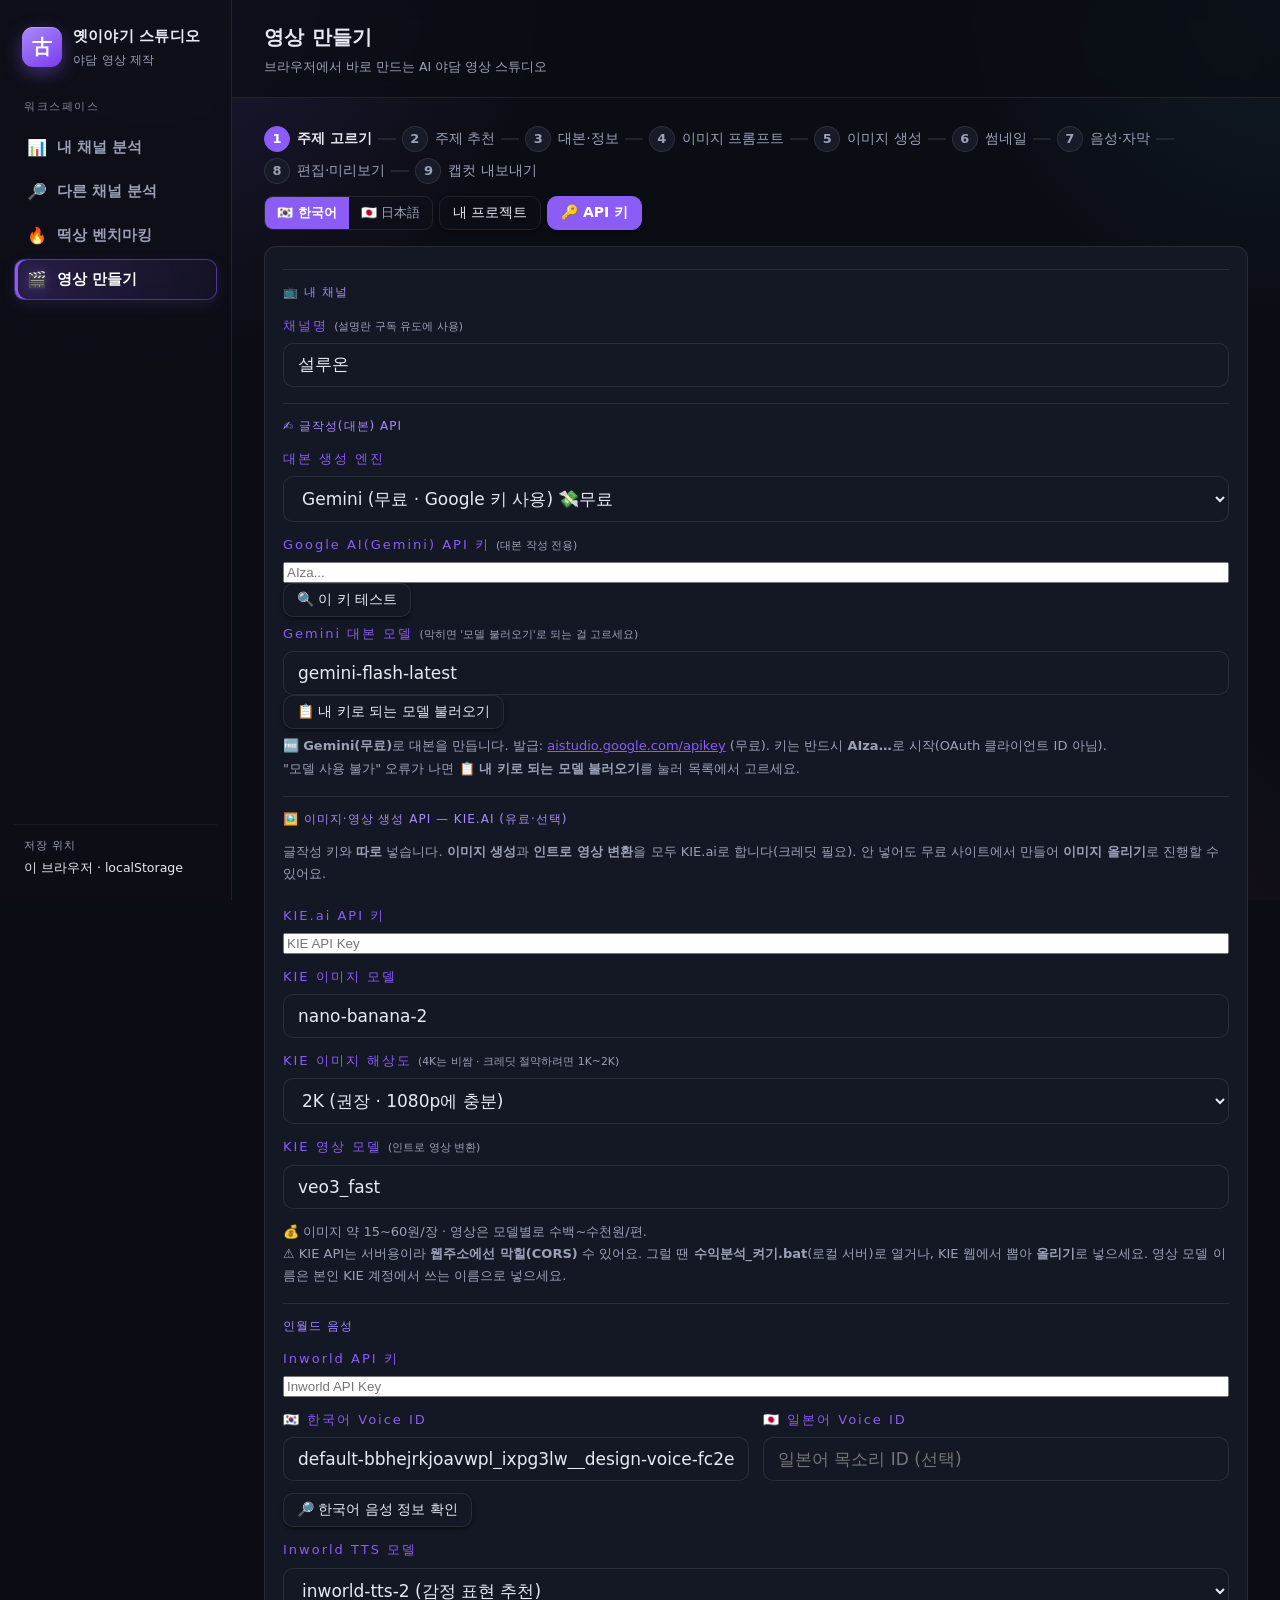
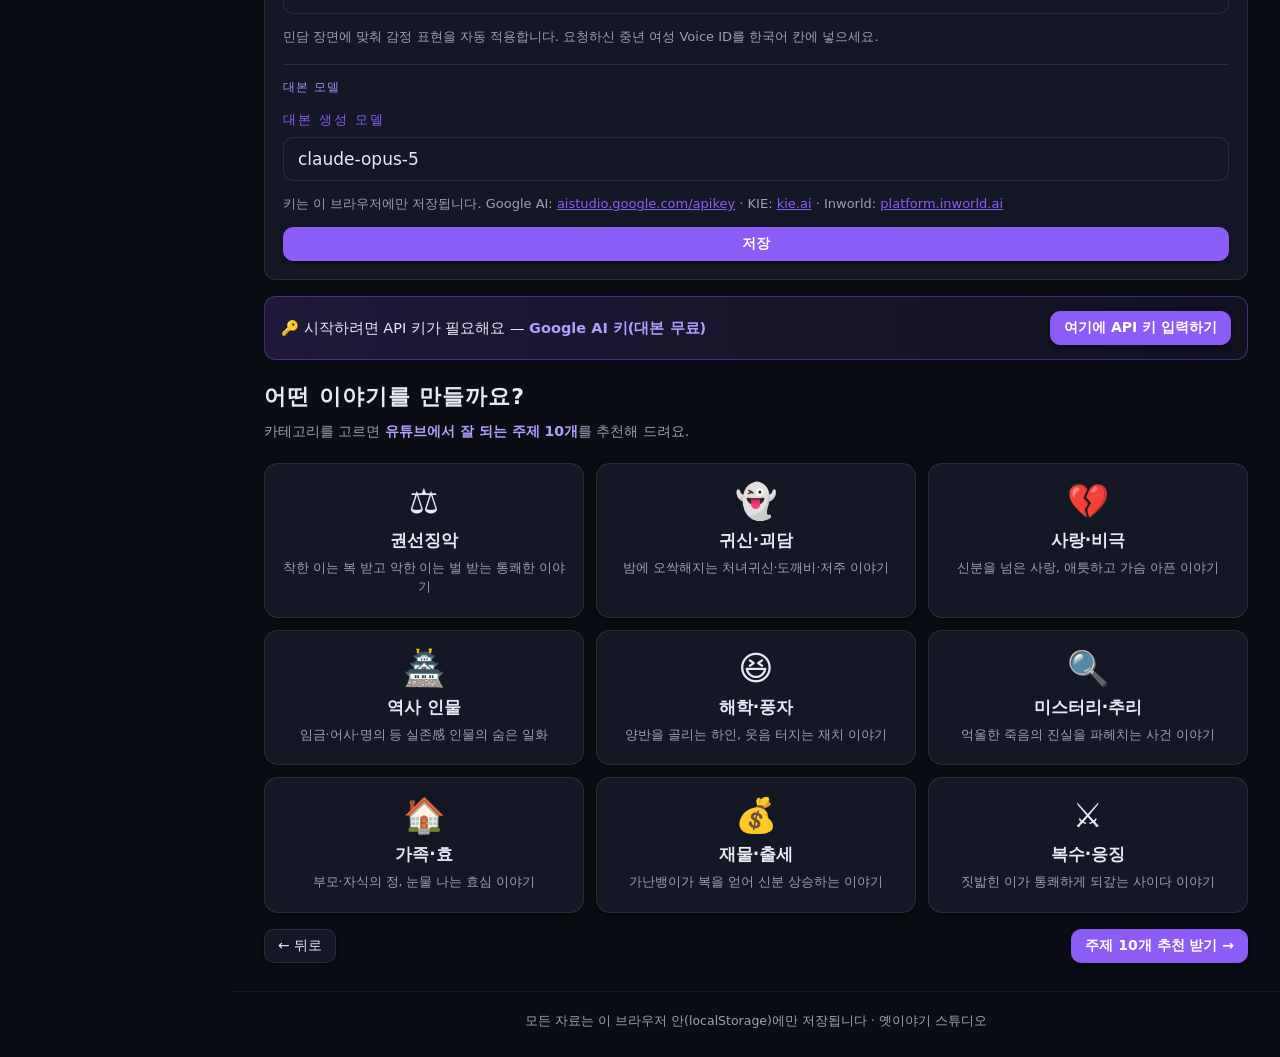
==== commit 6bb54e87: "Add Inworld voice metadata check" ====
--- a/index.html
+++ b/index.html
@@ -158,6 +158,10 @@
                 <input type="text" id="prodInworldVoiceJa" placeholder="일본어 목소리 ID (선택)" autocomplete="off" />
               </label>
             </div>
+            <div class="editor-row" style="align-items:center">
+              <button type="button" class="btn sm" id="prodCheckInworldVoice">🔎 한국어 음성 정보 확인</button>
+              <div id="prodCheckInworldVoiceResult" class="settings-note"></div>
+            </div>
             <label class="field">
               <span class="field-label">Inworld TTS 모델</span>
               <select id="prodInworldModel"><option value="inworld-tts-2">inworld-tts-2 (감정 표현 추천)</option><option value="inworld-tts-1.5-max">inworld-tts-1.5-max</option></select>
@@ -454,7 +458,7 @@
   <script src="prompts.js"></script>
   <script src="app.js"></script>
   <script src="studio.js"></script>
-  <script src="producer.js?v=kie-veo31-fix-20260804"></script>
+  <script src="producer.js?v=inworld-voice-check-20260804"></script>
   <script src="youtube.js"></script>
 </body>
 </html>
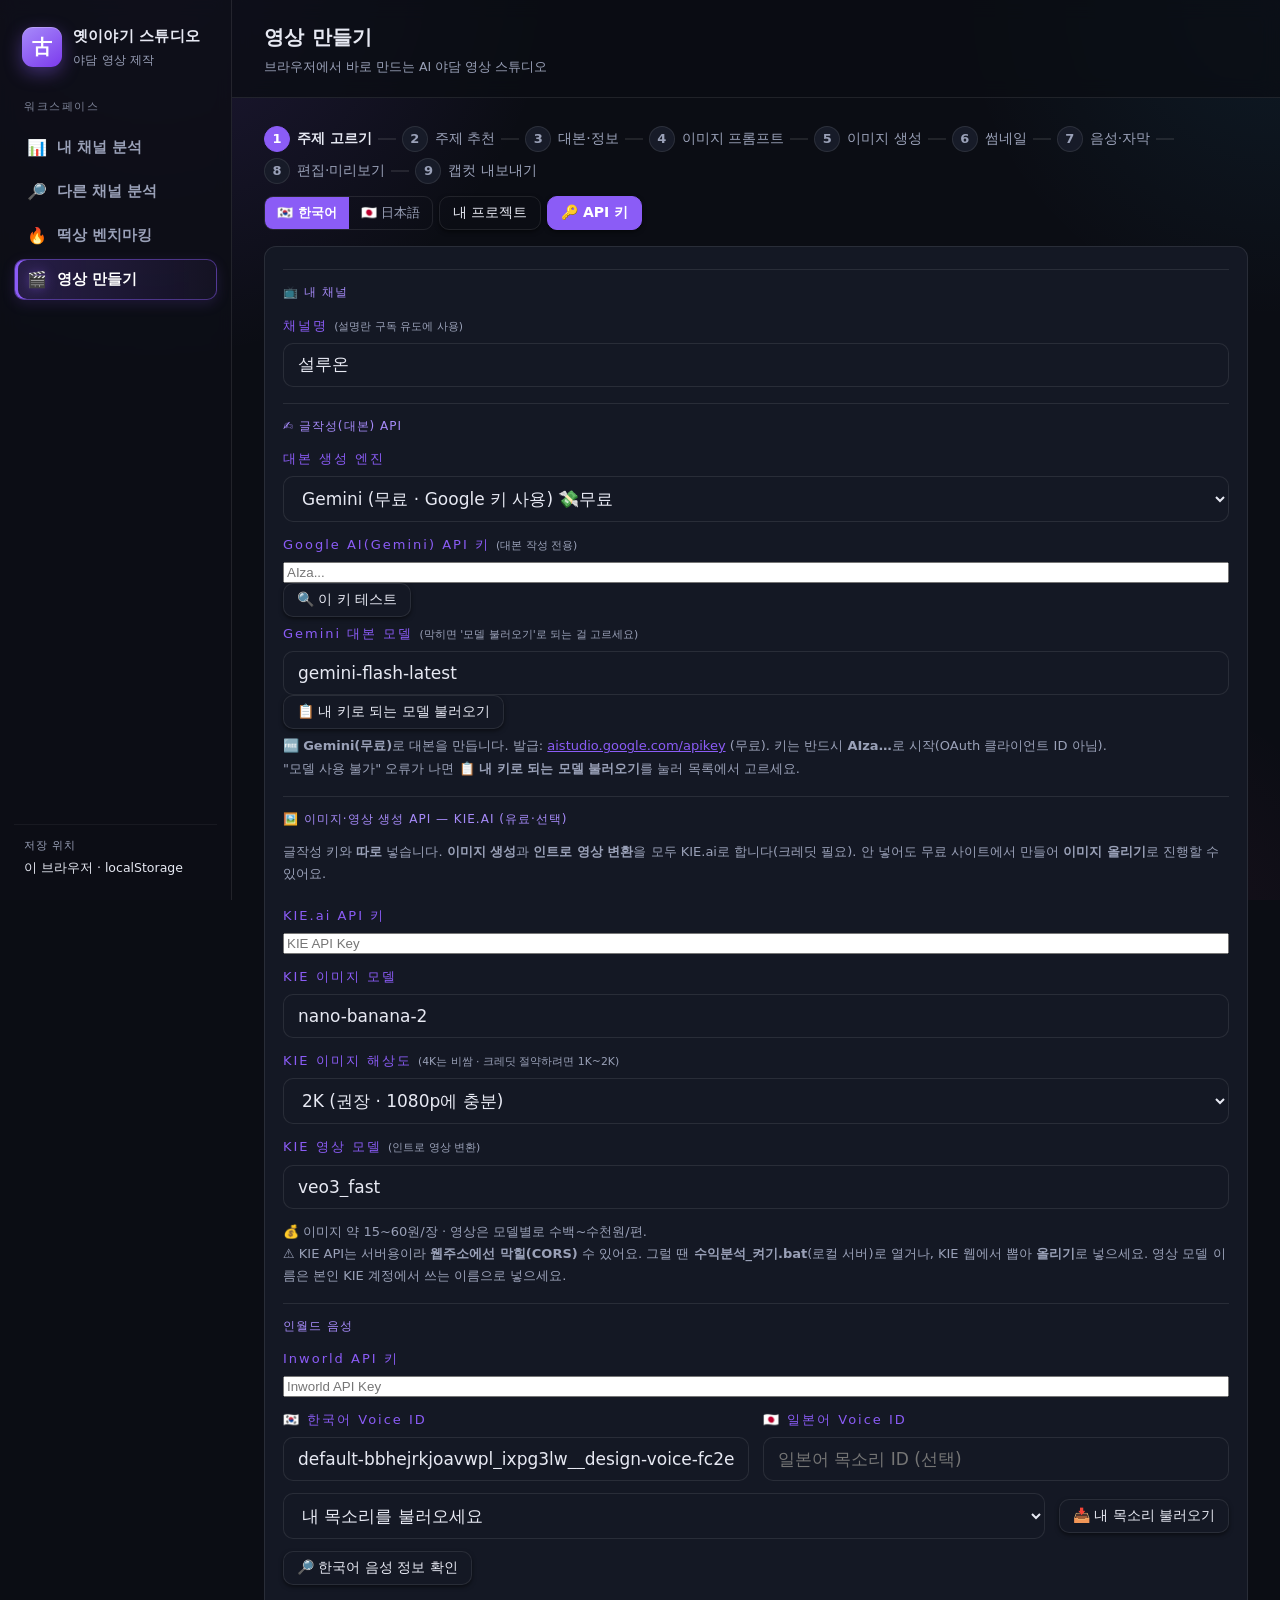
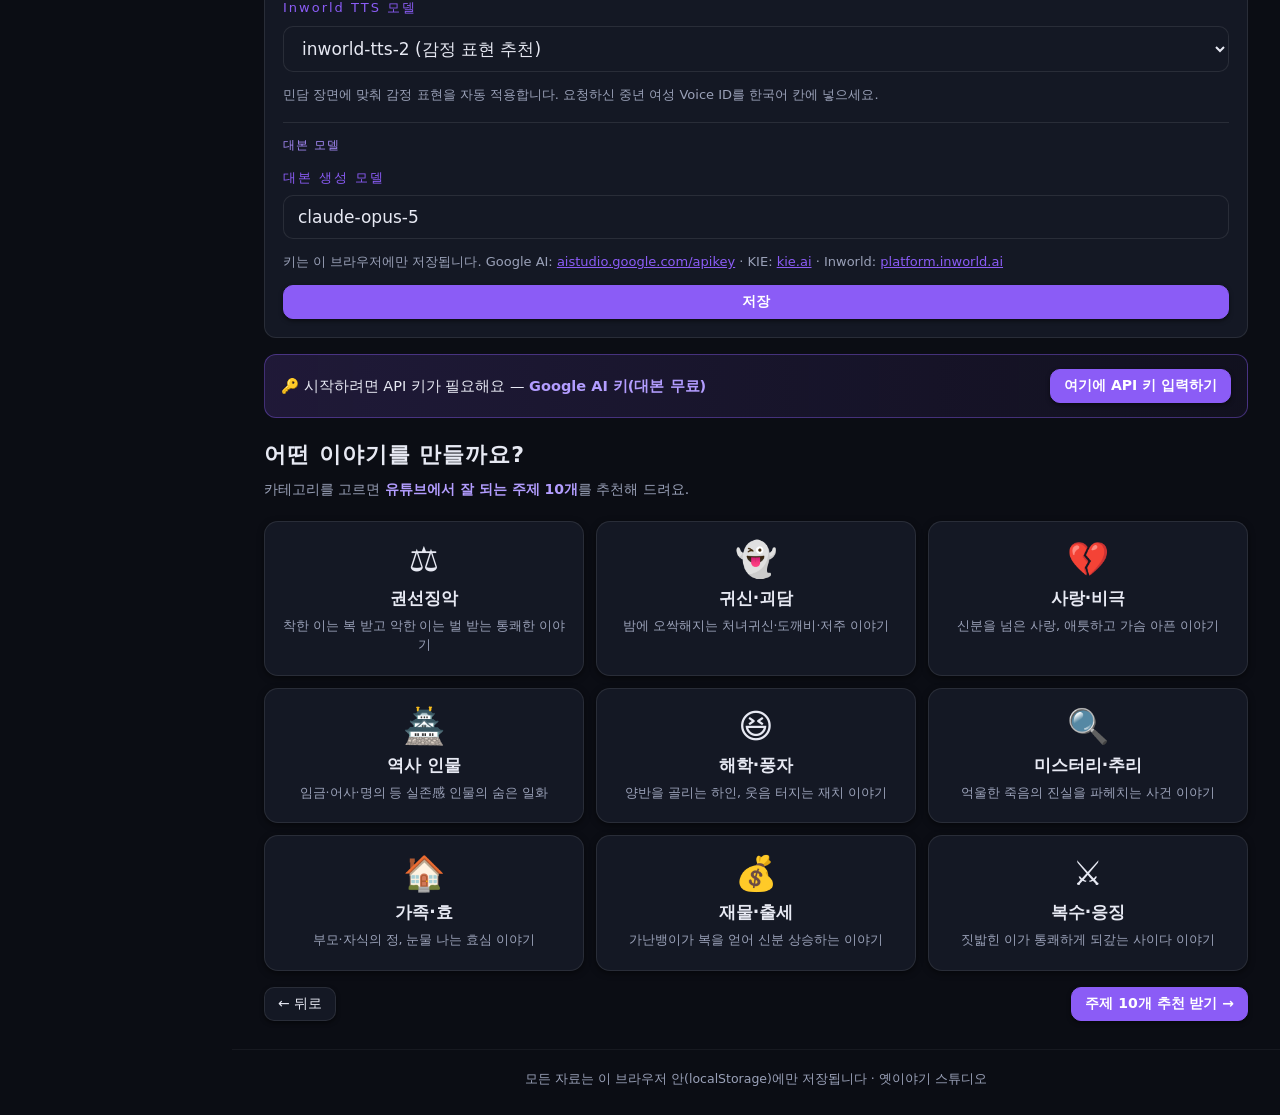
==== commit ab7b502b: "Load registered Inworld voices" ====
--- a/index.html
+++ b/index.html
@@ -159,6 +159,10 @@
               </label>
             </div>
             <div class="editor-row" style="align-items:center">
+              <select id="prodInworldVoiceList" style="flex:1"><option value="">내 목소리를 불러오세요</option></select>
+              <button type="button" class="btn sm" id="prodLoadInworldVoices">📥 내 목소리 불러오기</button>
+            </div>
+            <div class="editor-row" style="align-items:center">
               <button type="button" class="btn sm" id="prodCheckInworldVoice">🔎 한국어 음성 정보 확인</button>
               <div id="prodCheckInworldVoiceResult" class="settings-note"></div>
             </div>
@@ -458,7 +462,7 @@
   <script src="prompts.js"></script>
   <script src="app.js"></script>
   <script src="studio.js"></script>
-  <script src="producer.js?v=inworld-voice-check-20260804"></script>
+  <script src="producer.js?v=inworld-my-voices-20260804"></script>
   <script src="youtube.js"></script>
 </body>
 </html>
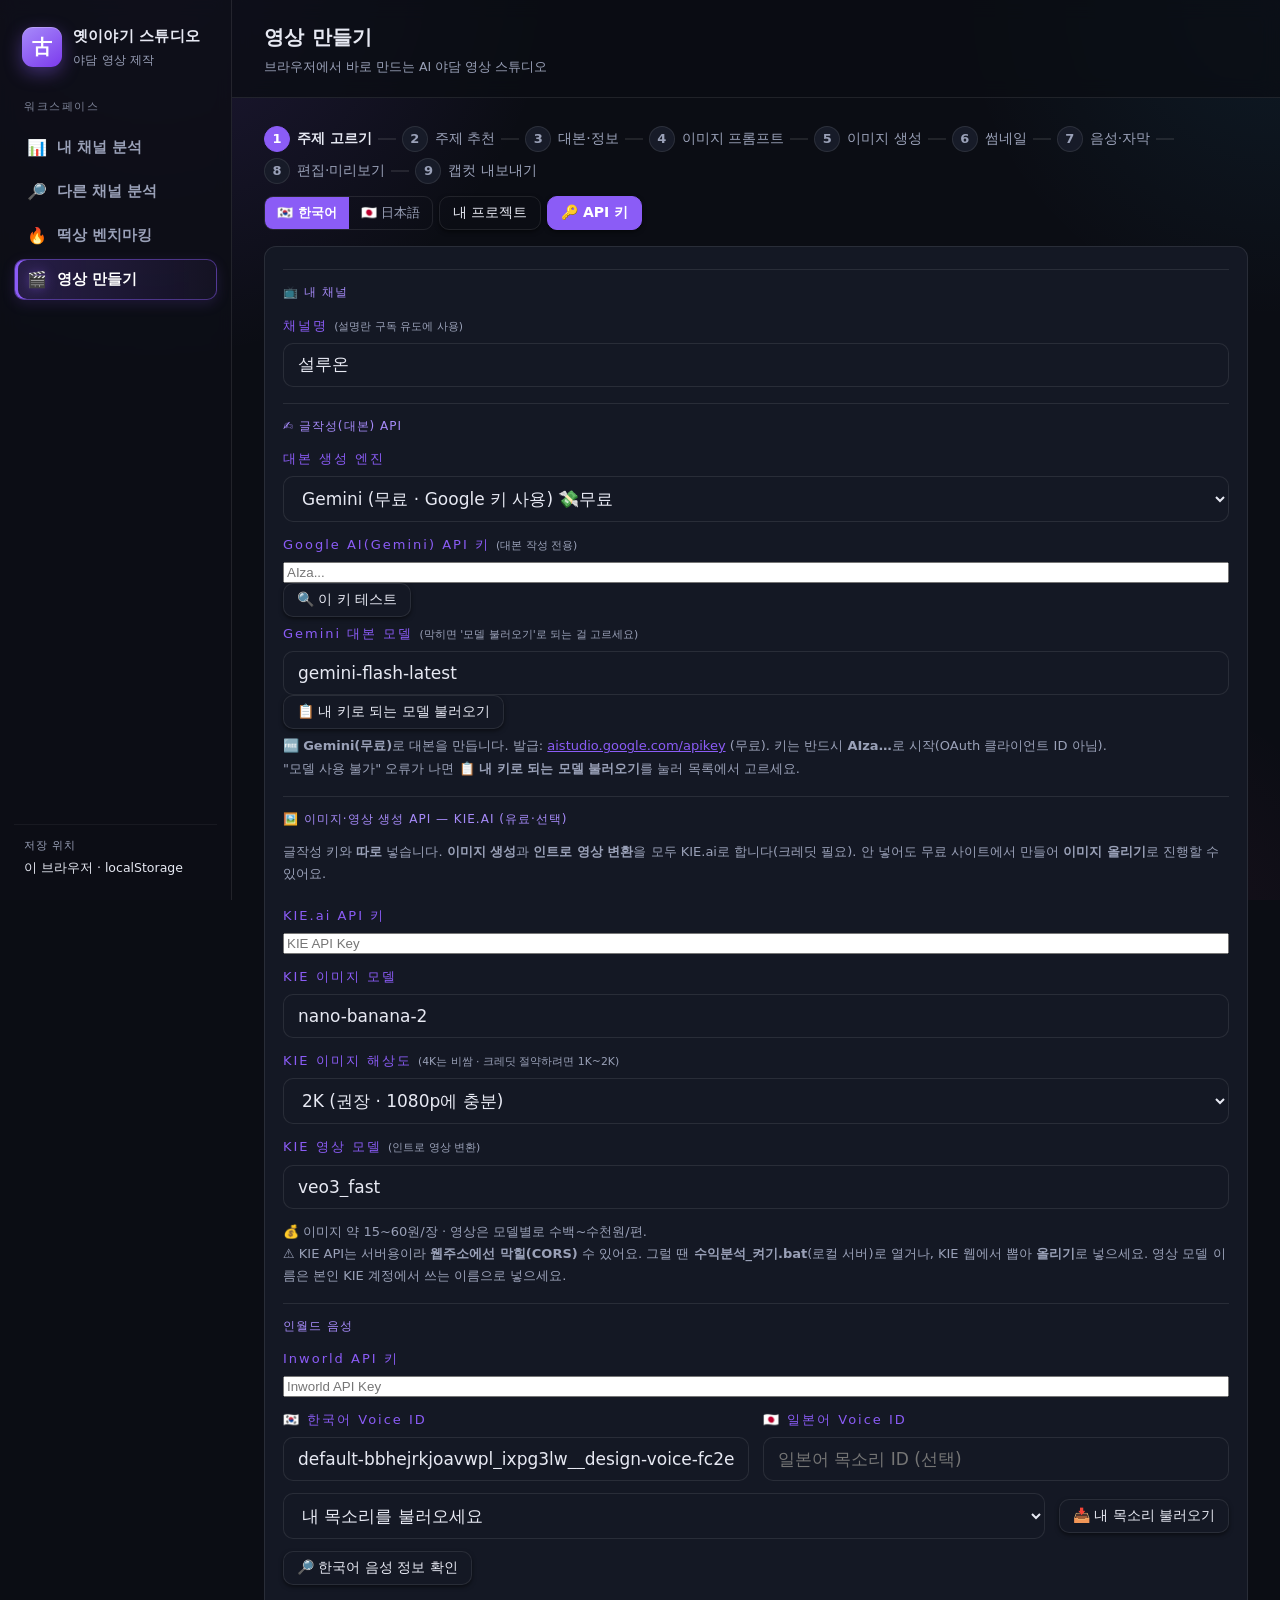
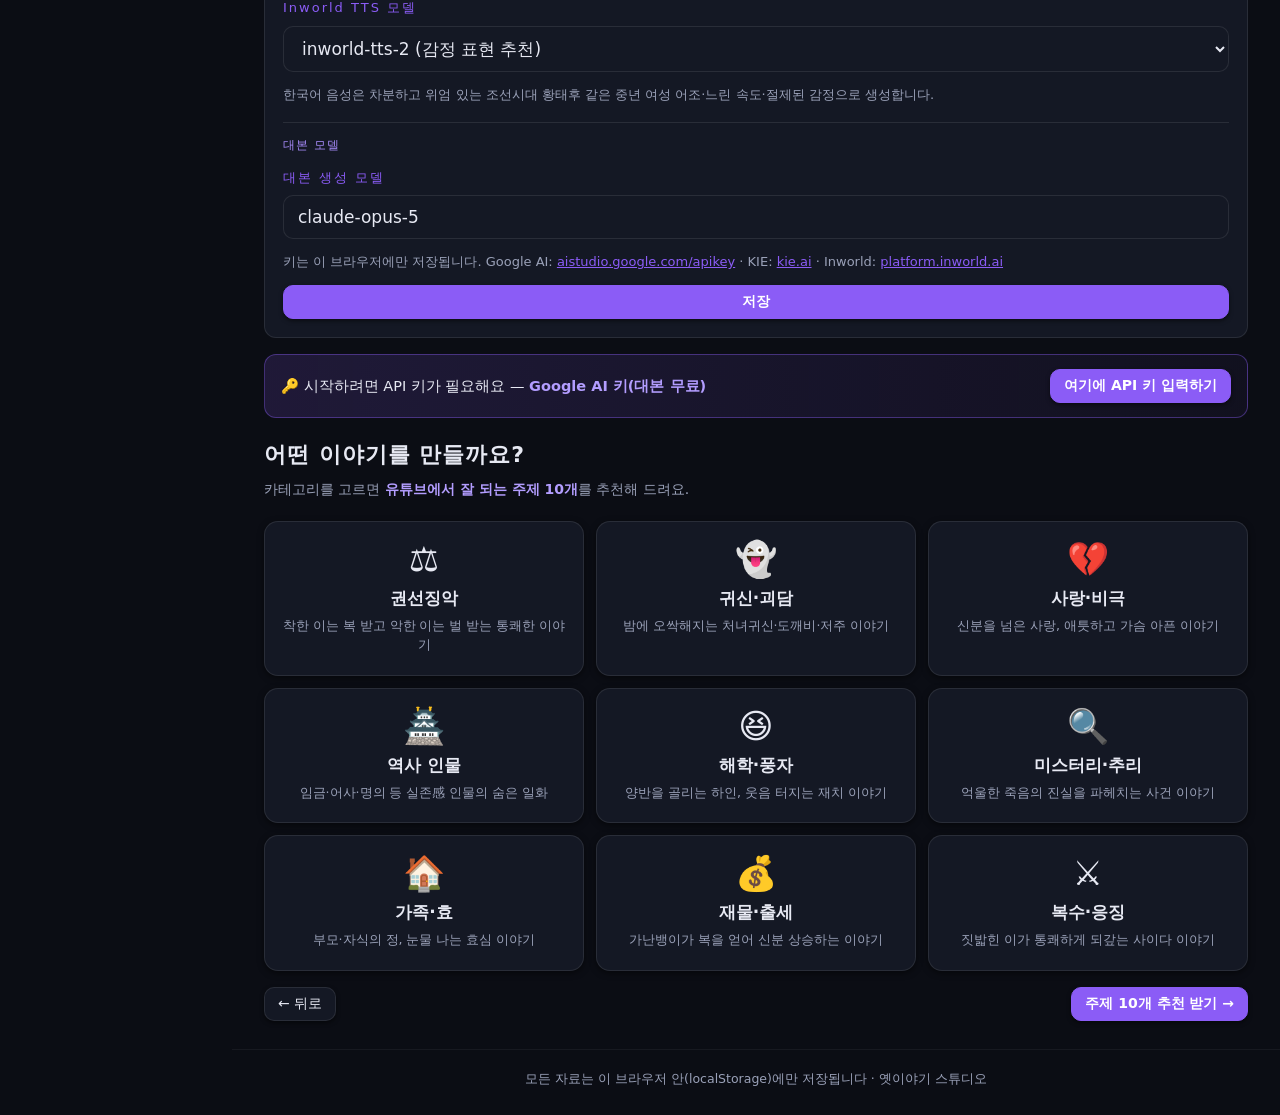
==== commit 6c2e7337: "Tune Inworld voice for Queen Dowager narration" ====
--- a/index.html
+++ b/index.html
@@ -170,7 +170,7 @@
               <span class="field-label">Inworld TTS 모델</span>
               <select id="prodInworldModel"><option value="inworld-tts-2">inworld-tts-2 (감정 표현 추천)</option><option value="inworld-tts-1.5-max">inworld-tts-1.5-max</option></select>
             </label>
-            <p class="settings-note">민담 장면에 맞춰 감정 표현을 자동 적용합니다. 요청하신 중년 여성 Voice ID를 한국어 칸에 넣으세요.</p>
+            <p class="settings-note">한국어 음성은 차분하고 위엄 있는 조선시대 황태후 같은 중년 여성 어조·느린 속도·절제된 감정으로 생성합니다.</p>
 
             <div class="key-divider">대본 모델</div>
             <label class="field">
@@ -462,7 +462,7 @@
   <script src="prompts.js"></script>
   <script src="app.js"></script>
   <script src="studio.js"></script>
-  <script src="producer.js?v=inworld-my-voices-20260804"></script>
+  <script src="producer.js?v=inworld-queen-dowager-20260804"></script>
   <script src="youtube.js"></script>
 </body>
 </html>
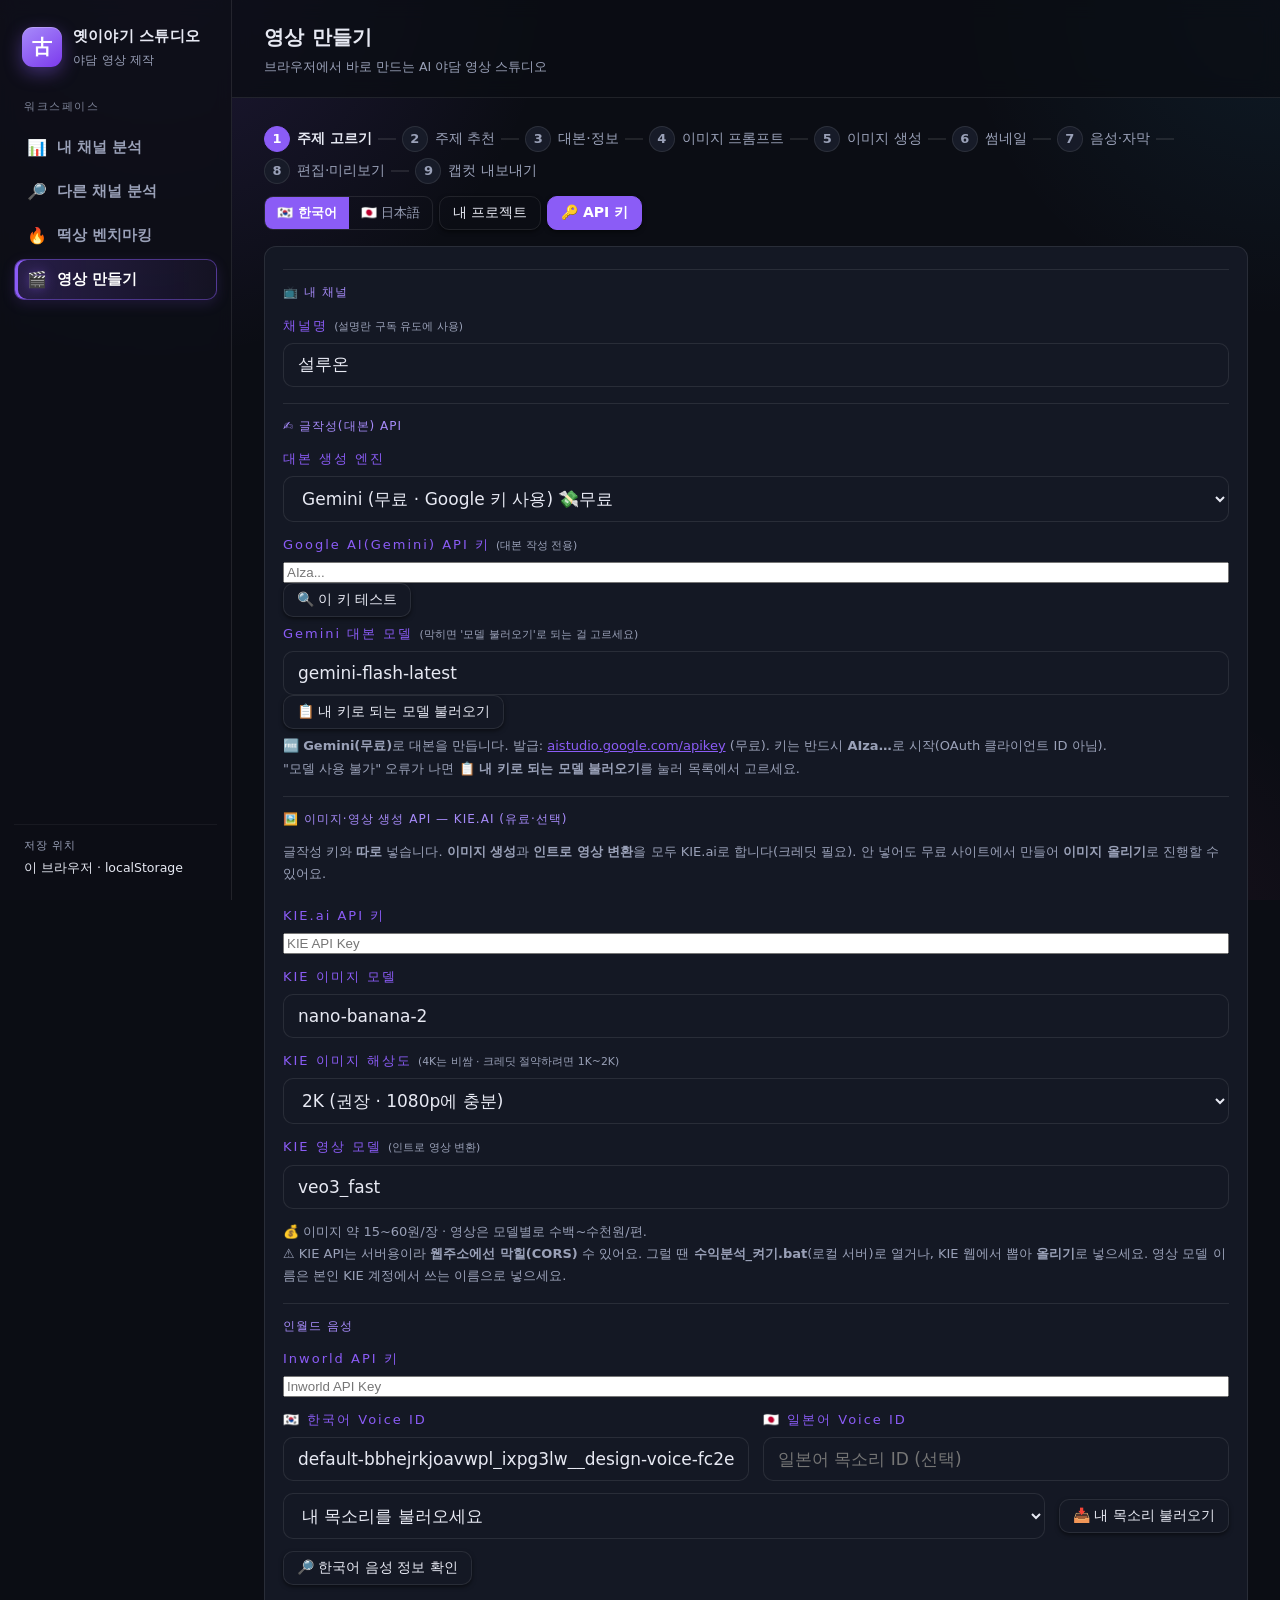
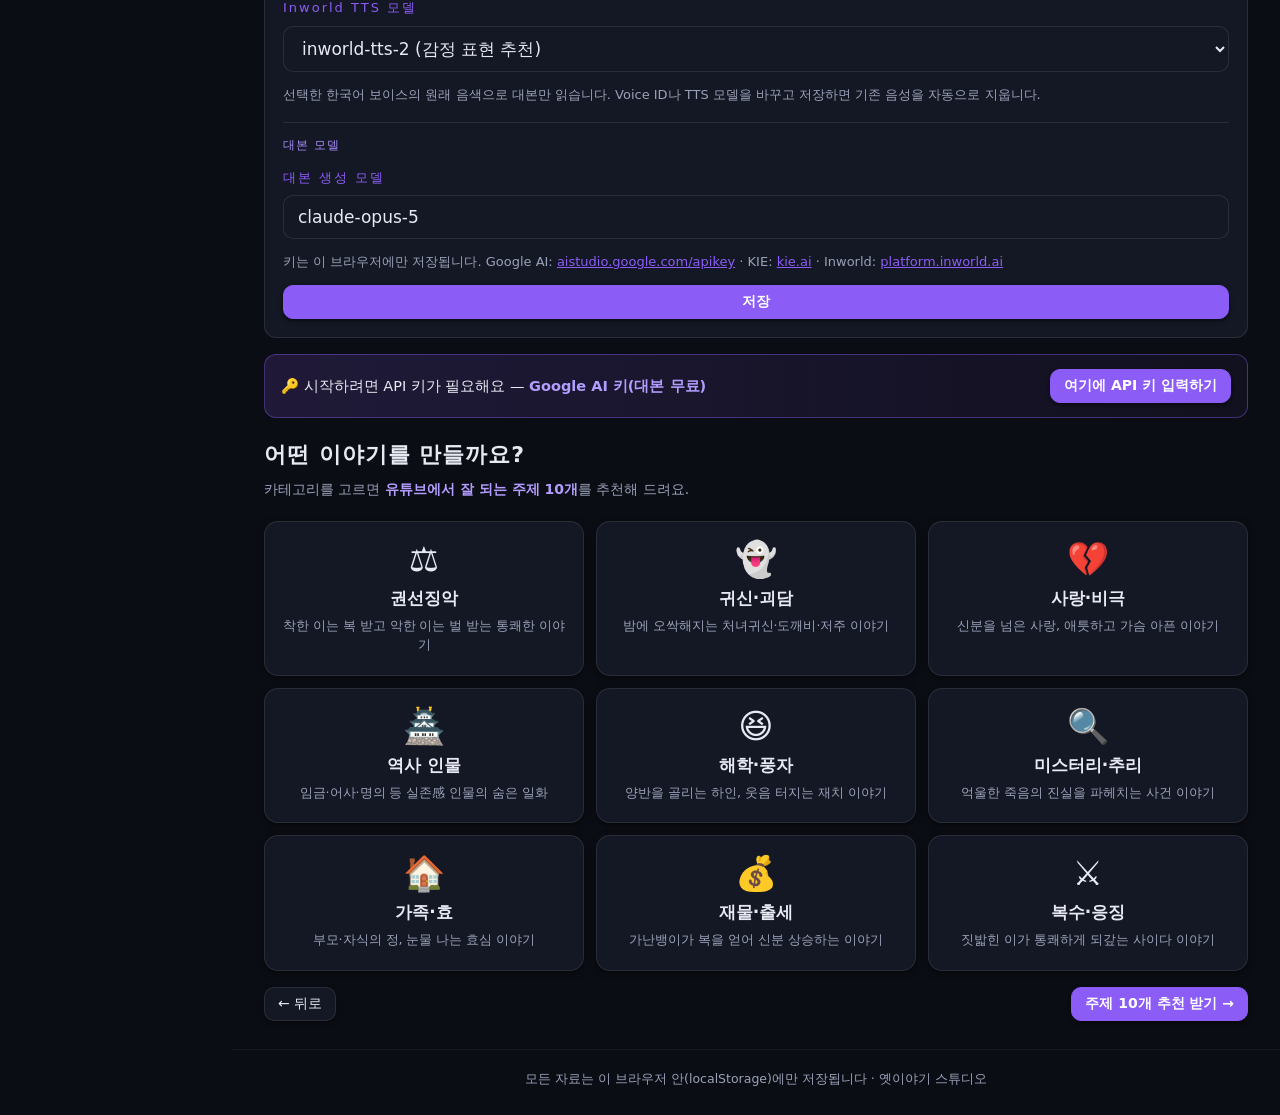
==== commit 6b28ca77: "Send pure Korean text to Inworld" ====
--- a/index.html
+++ b/index.html
@@ -170,7 +170,7 @@
               <span class="field-label">Inworld TTS 모델</span>
               <select id="prodInworldModel"><option value="inworld-tts-2">inworld-tts-2 (감정 표현 추천)</option><option value="inworld-tts-1.5-max">inworld-tts-1.5-max</option></select>
             </label>
-            <p class="settings-note">한국어 음성은 차분하고 위엄 있는 조선시대 황태후 같은 중년 여성 어조·느린 속도·절제된 감정으로 생성합니다.</p>
+            <p class="settings-note">선택한 한국어 보이스의 원래 음색으로 대본만 읽습니다. Voice ID나 TTS 모델을 바꾸고 저장하면 기존 음성을 자동으로 지웁니다.</p>
 
             <div class="key-divider">대본 모델</div>
             <label class="field">
@@ -462,7 +462,7 @@
   <script src="prompts.js"></script>
   <script src="app.js"></script>
   <script src="studio.js"></script>
-  <script src="producer.js?v=inworld-queen-dowager-20260804"></script>
+  <script src="producer.js?v=inworld-pure-korean-20260804"></script>
   <script src="youtube.js"></script>
 </body>
 </html>
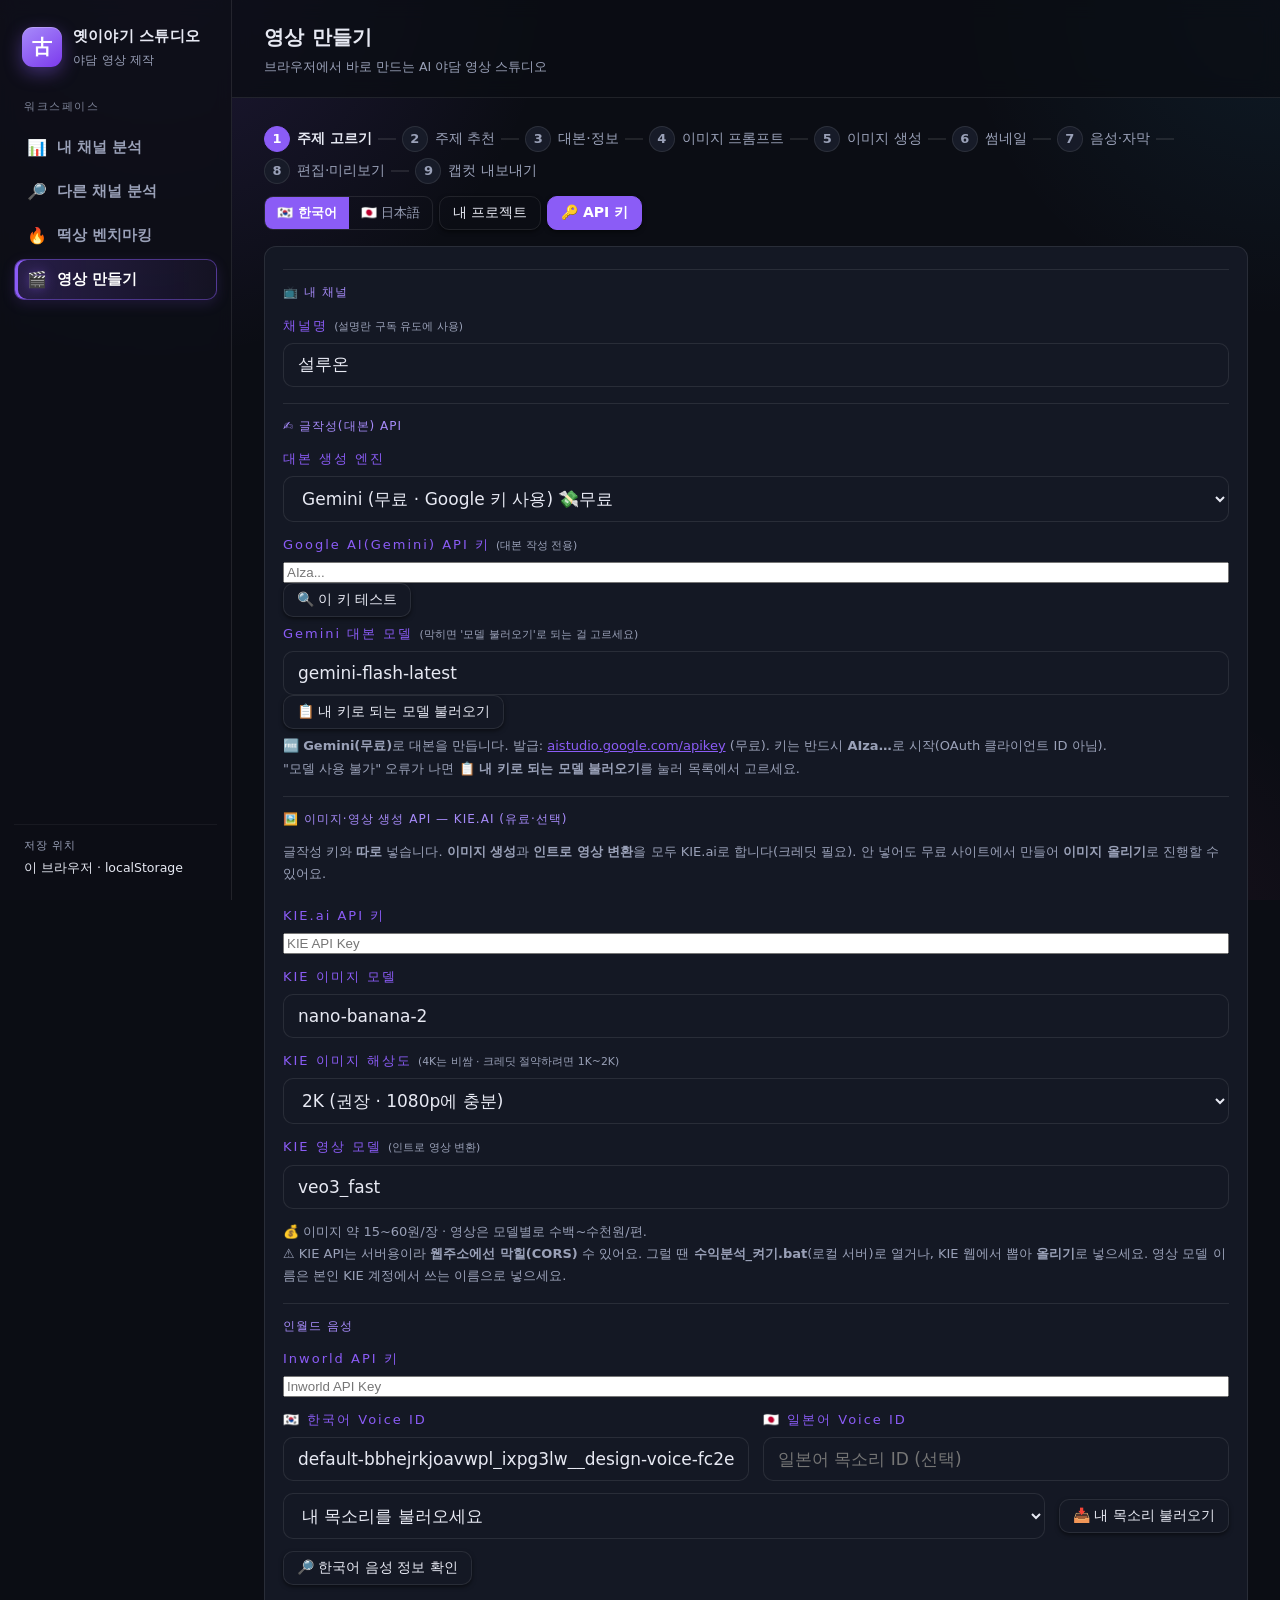
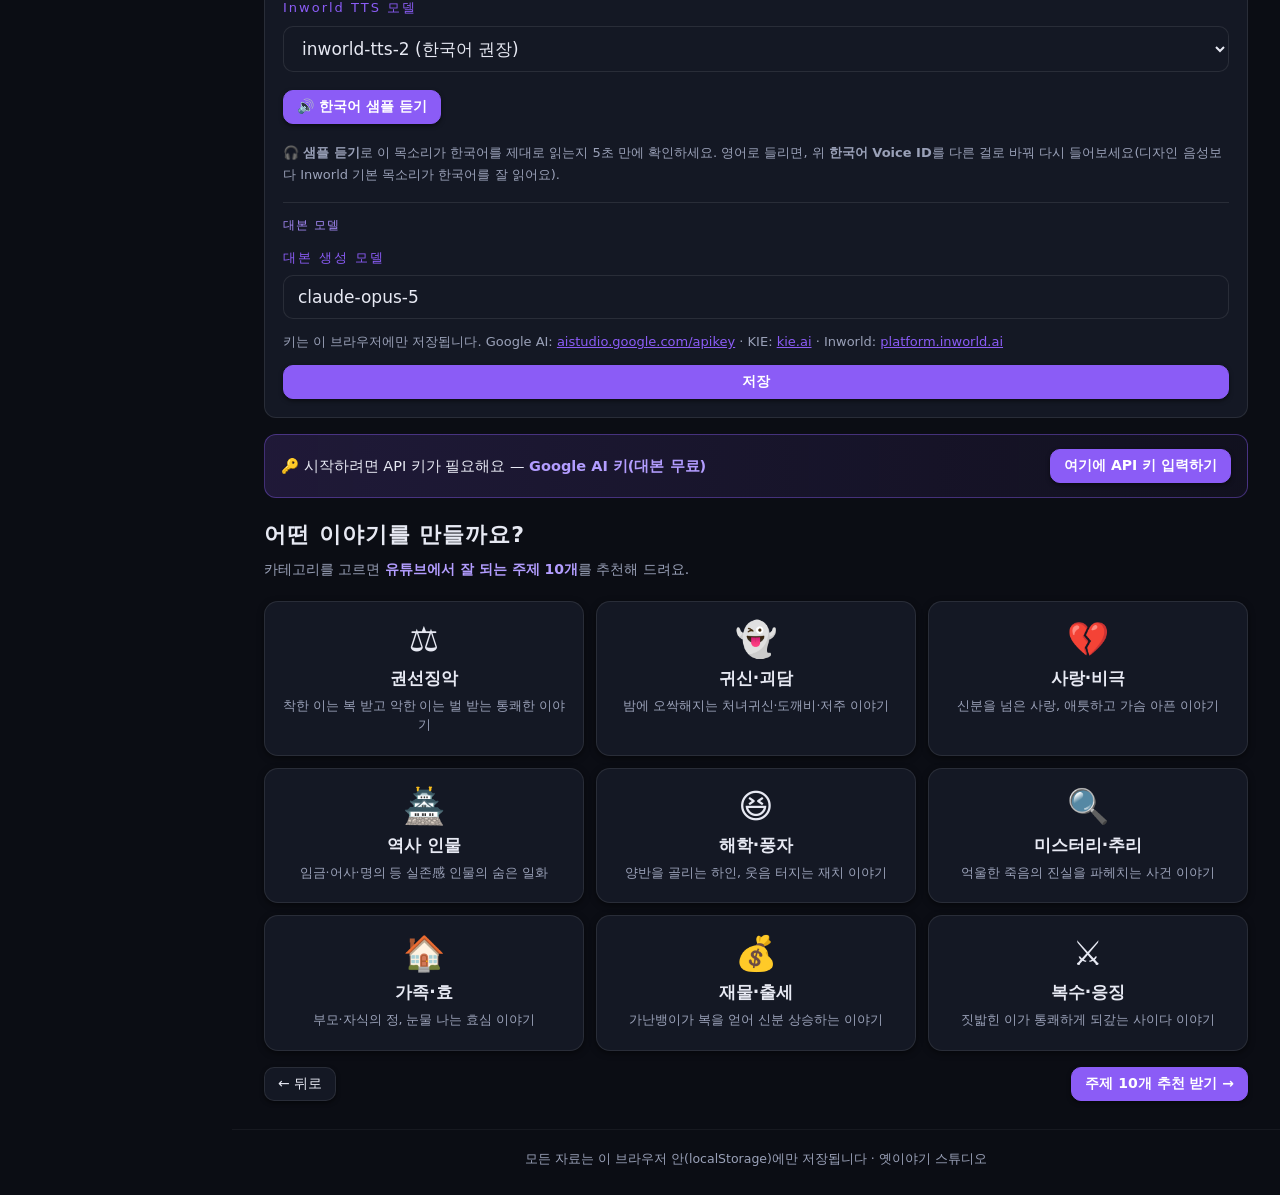
==== commit a3b140d5: "Inworld 한국어 샘플 듣기 버튼 — 목소리가 한국어 되는지 즉시 테스트 - 설정 저장 전에 현재 Voice ID+tts-2로 짧은 한국어 문장 생성·재생 - 영어로 들리면 디" ====
--- a/index.html
+++ b/index.html
@@ -168,9 +168,13 @@
             </div>
             <label class="field">
               <span class="field-label">Inworld TTS 모델</span>
-              <select id="prodInworldModel"><option value="inworld-tts-2">inworld-tts-2 (감정 표현 추천)</option><option value="inworld-tts-1.5-max">inworld-tts-1.5-max</option></select>
-            </label>
-            <p class="settings-note">선택한 한국어 보이스의 원래 음색으로 대본만 읽습니다. Voice ID나 TTS 모델을 바꾸고 저장하면 기존 음성을 자동으로 지웁니다.</p>
+              <select id="prodInworldModel"><option value="inworld-tts-2">inworld-tts-2 (한국어 권장)</option><option value="inworld-tts-1.5-max">inworld-tts-1.5-max (영어 위주)</option></select>
+            </label>
+            <div class="yt-row" style="margin:6px 0">
+              <button type="button" class="btn sm btn-primary" id="prodInworldSample">🔊 한국어 샘플 듣기</button>
+              <span id="prodInworldSampleResult" class="settings-note" style="margin:0"></span>
+            </div>
+            <p class="settings-note">🎧 <b>샘플 듣기</b>로 이 목소리가 한국어를 제대로 읽는지 5초 만에 확인하세요. 영어로 들리면, 위 <b>한국어 Voice ID</b>를 다른 걸로 바꿔 다시 들어보세요(디자인 음성보다 Inworld 기본 목소리가 한국어를 잘 읽어요).</p>
 
             <div class="key-divider">대본 모델</div>
             <label class="field">
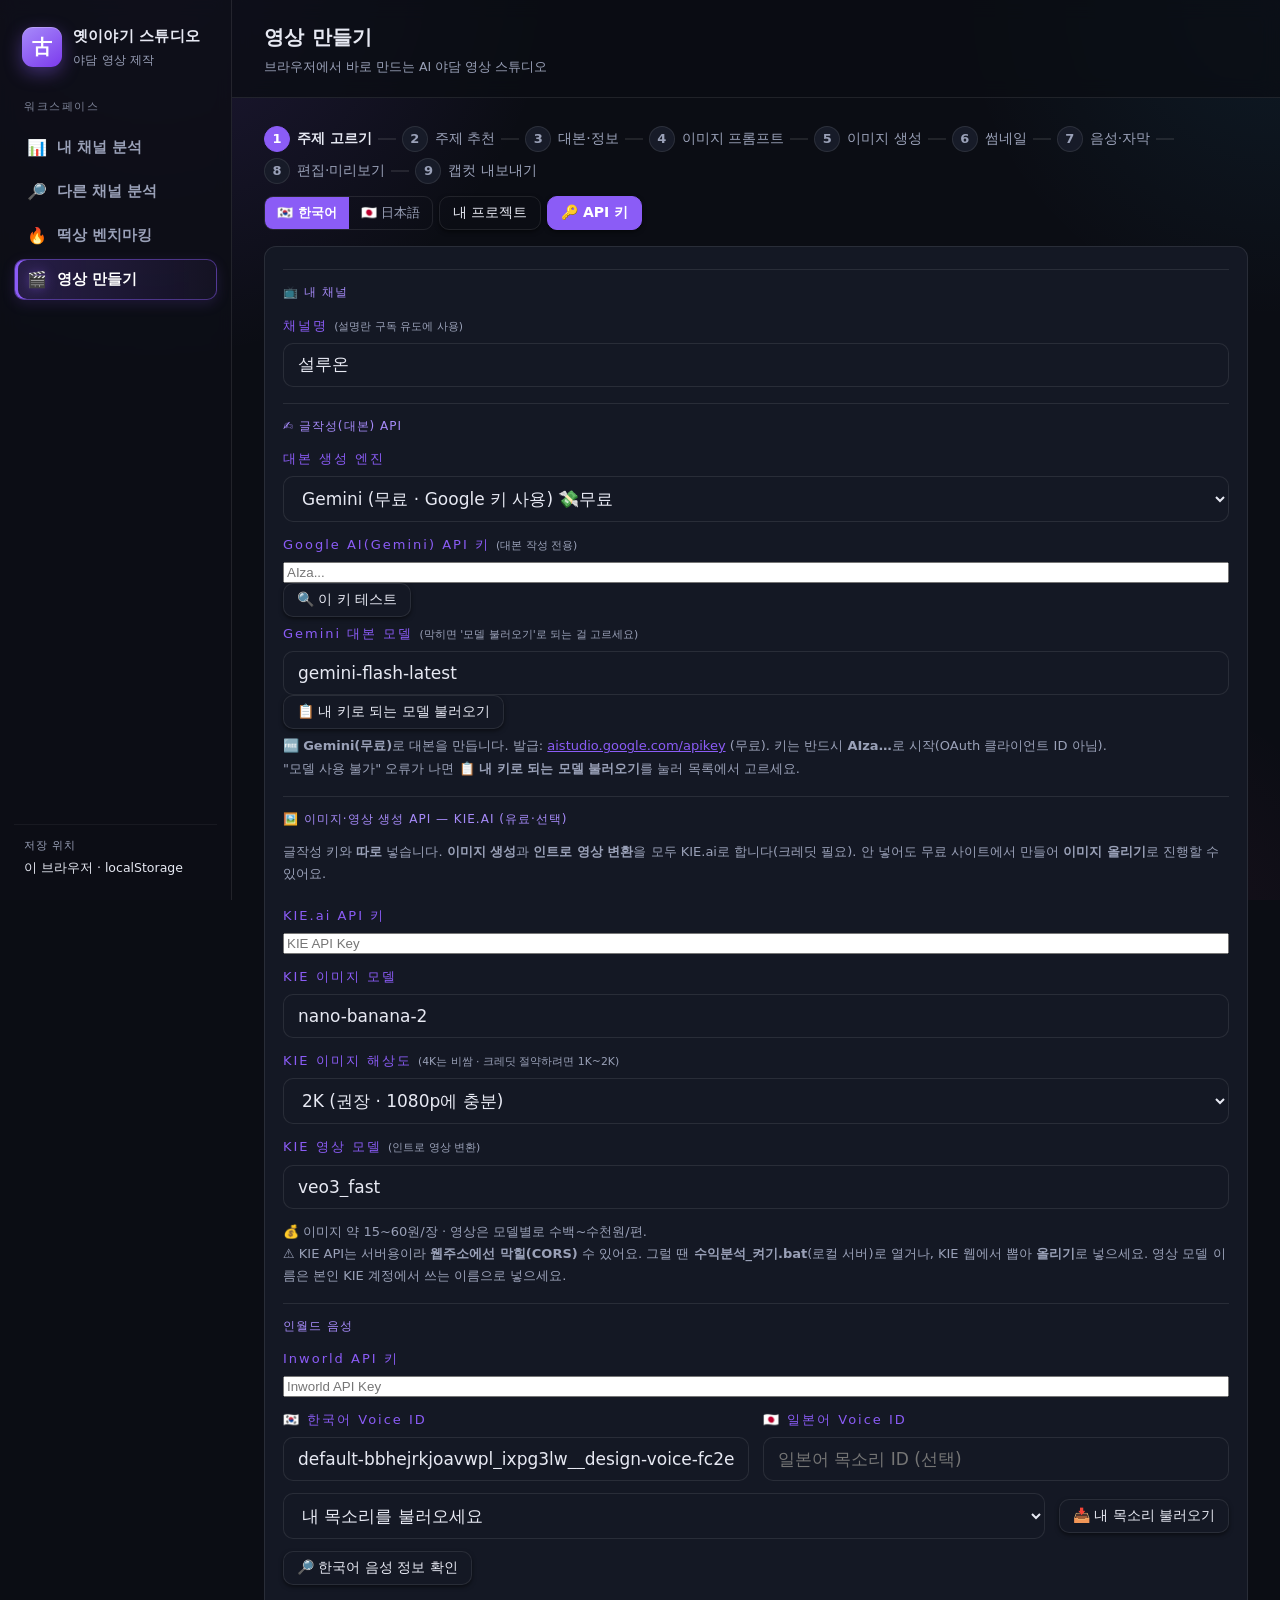
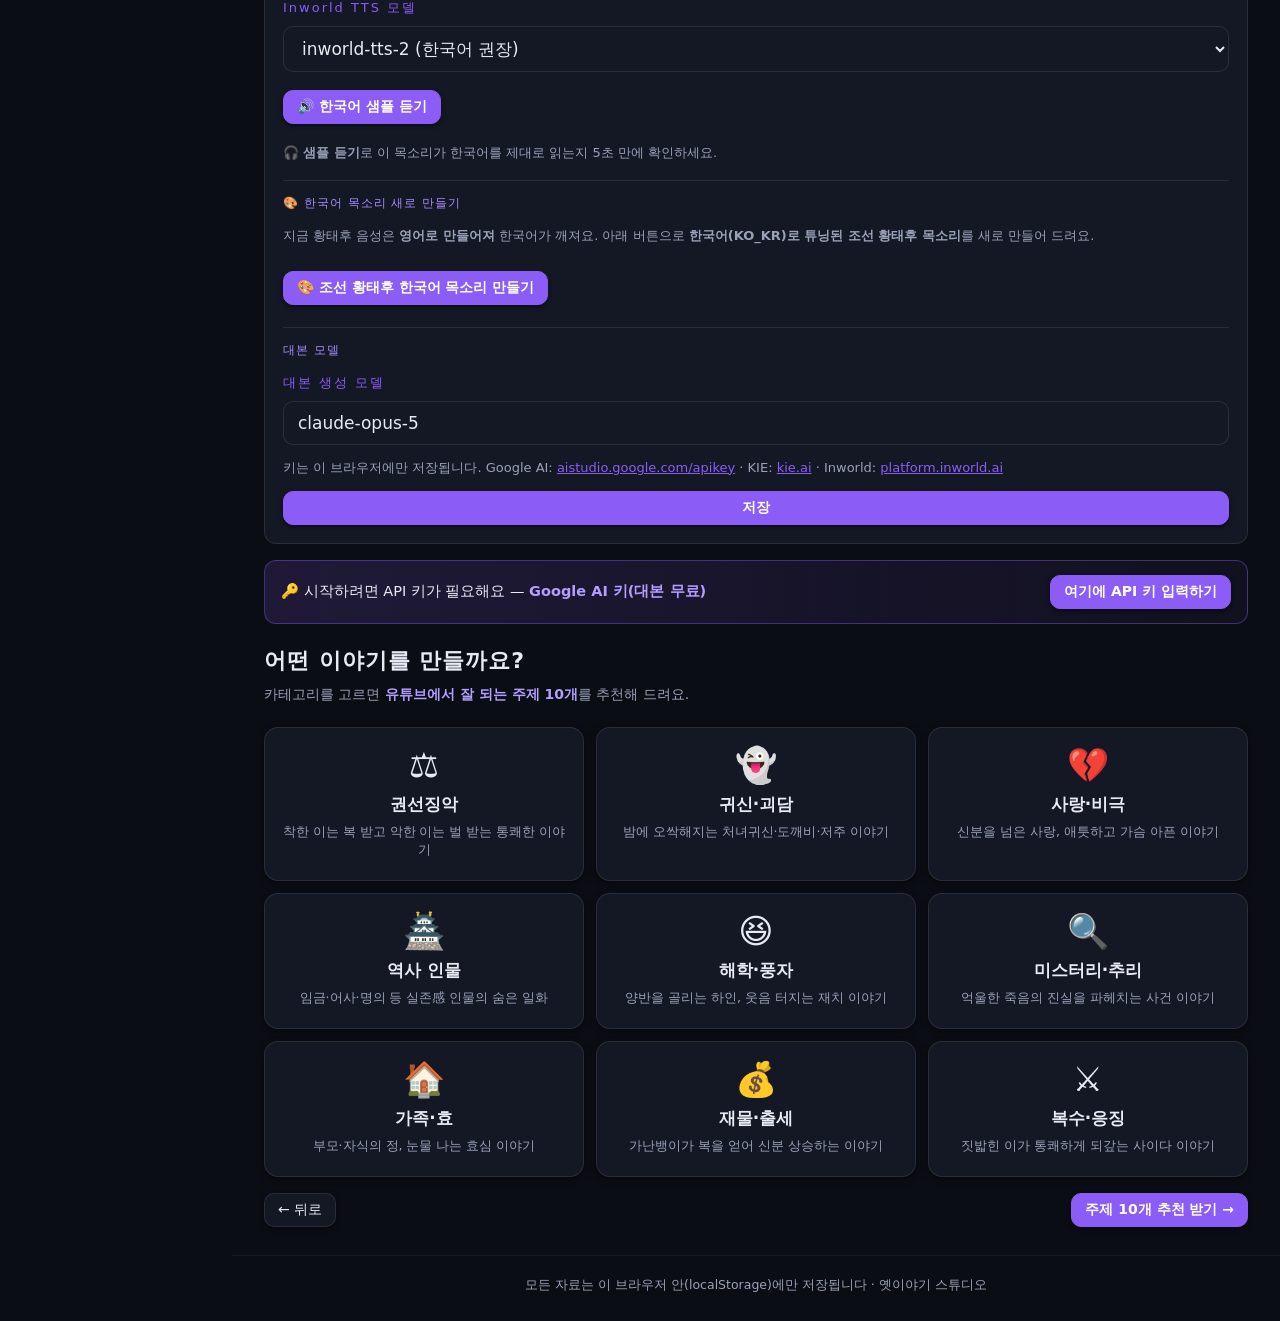
==== commit 78ce3f11: "앱에서 한국어(KO_KR) 황태후 목소리 만들기 — Inworld Voice Design - 🎨 조선 황태후 한국어 목소리 만들기 버튼: voices:design(langCode " ====
--- a/index.html
+++ b/index.html
@@ -174,7 +174,13 @@
               <button type="button" class="btn sm btn-primary" id="prodInworldSample">🔊 한국어 샘플 듣기</button>
               <span id="prodInworldSampleResult" class="settings-note" style="margin:0"></span>
             </div>
-            <p class="settings-note">🎧 <b>샘플 듣기</b>로 이 목소리가 한국어를 제대로 읽는지 5초 만에 확인하세요. 영어로 들리면, 위 <b>한국어 Voice ID</b>를 다른 걸로 바꿔 다시 들어보세요(디자인 음성보다 Inworld 기본 목소리가 한국어를 잘 읽어요).</p>
+            <p class="settings-note">🎧 <b>샘플 듣기</b>로 이 목소리가 한국어를 제대로 읽는지 5초 만에 확인하세요.</p>
+            <div class="key-divider">🎨 한국어 목소리 새로 만들기</div>
+            <p class="settings-note" style="margin-bottom:6px">지금 황태후 음성은 <b>영어로 만들어져</b> 한국어가 깨져요. 아래 버튼으로 <b>한국어(KO_KR)로 튜닝된 조선 황태후 목소리</b>를 새로 만들어 드려요.</p>
+            <div class="yt-row" style="margin:6px 0; flex-wrap:wrap">
+              <button type="button" class="btn sm btn-primary" id="prodDesignVoice">🎨 조선 황태후 한국어 목소리 만들기</button>
+              <span id="prodDesignVoiceResult" class="settings-note" style="margin:0"></span>
+            </div>
 
             <div class="key-divider">대본 모델</div>
             <label class="field">
